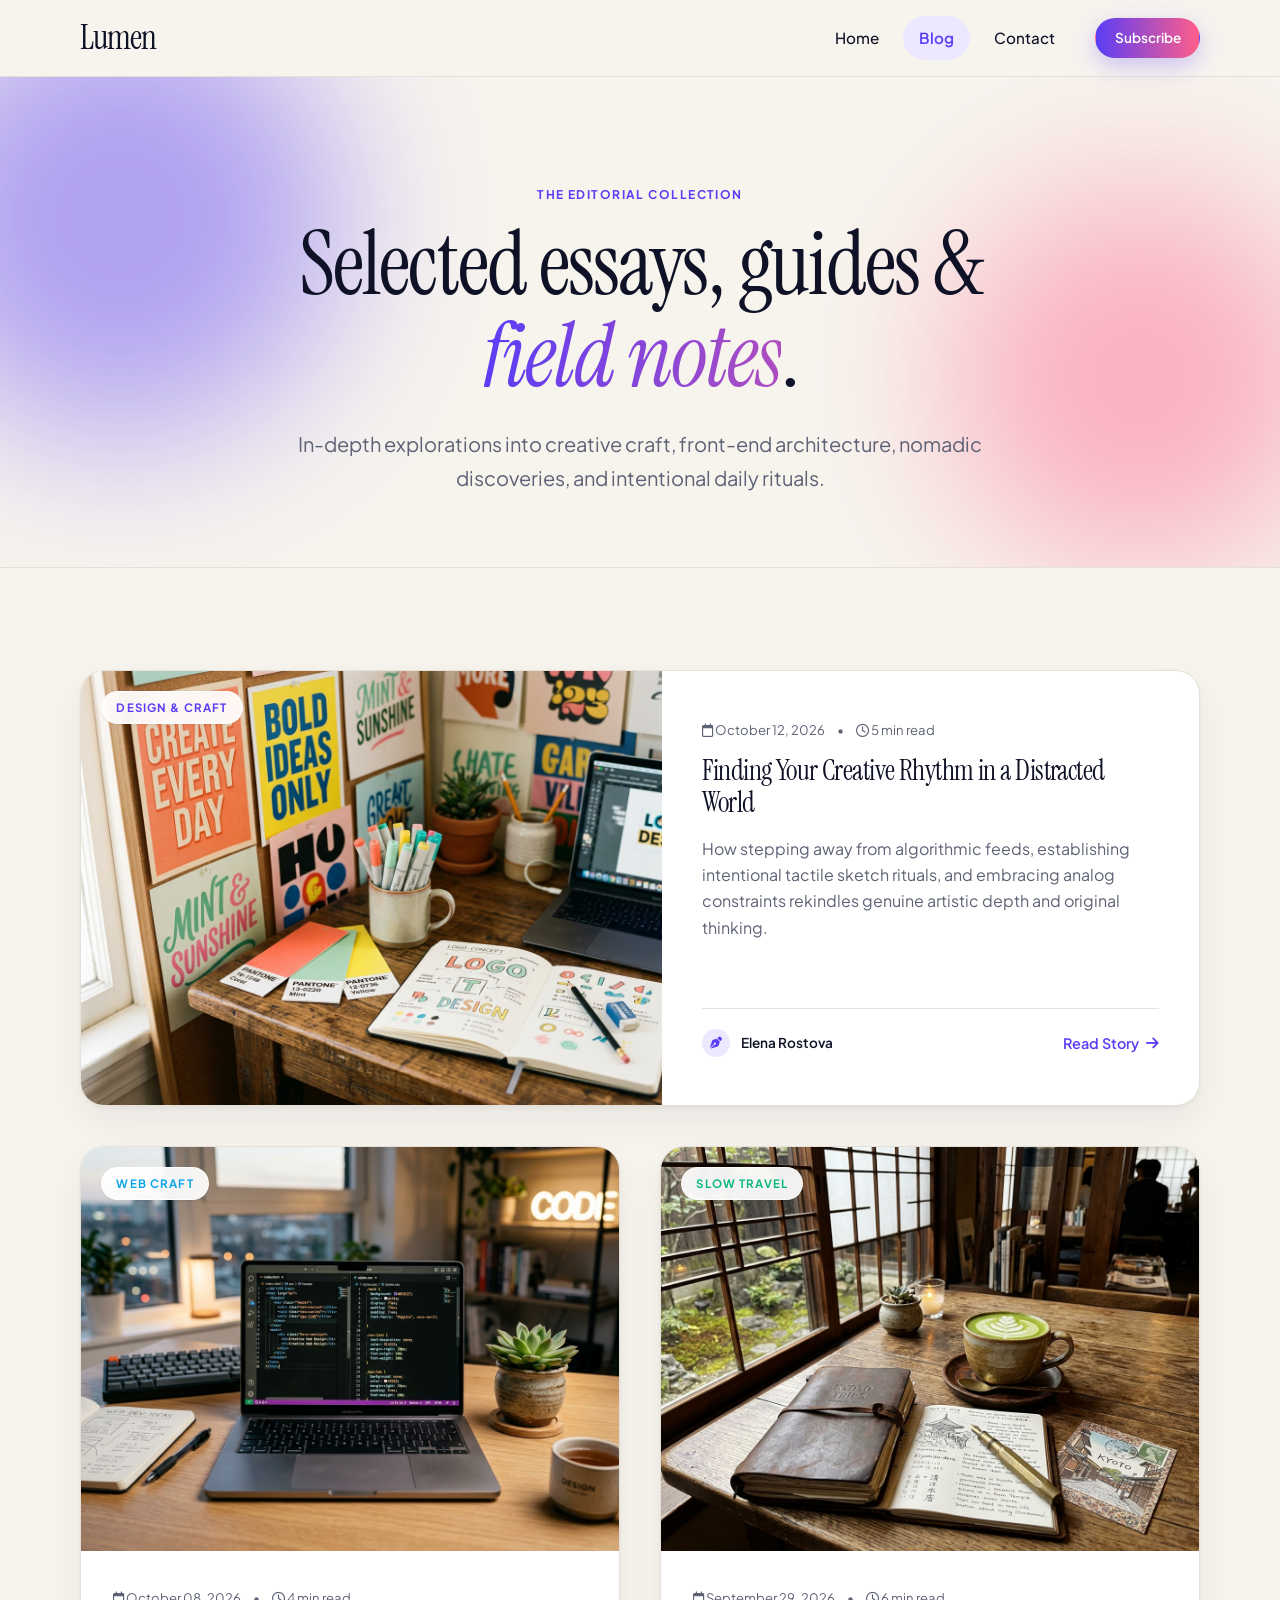
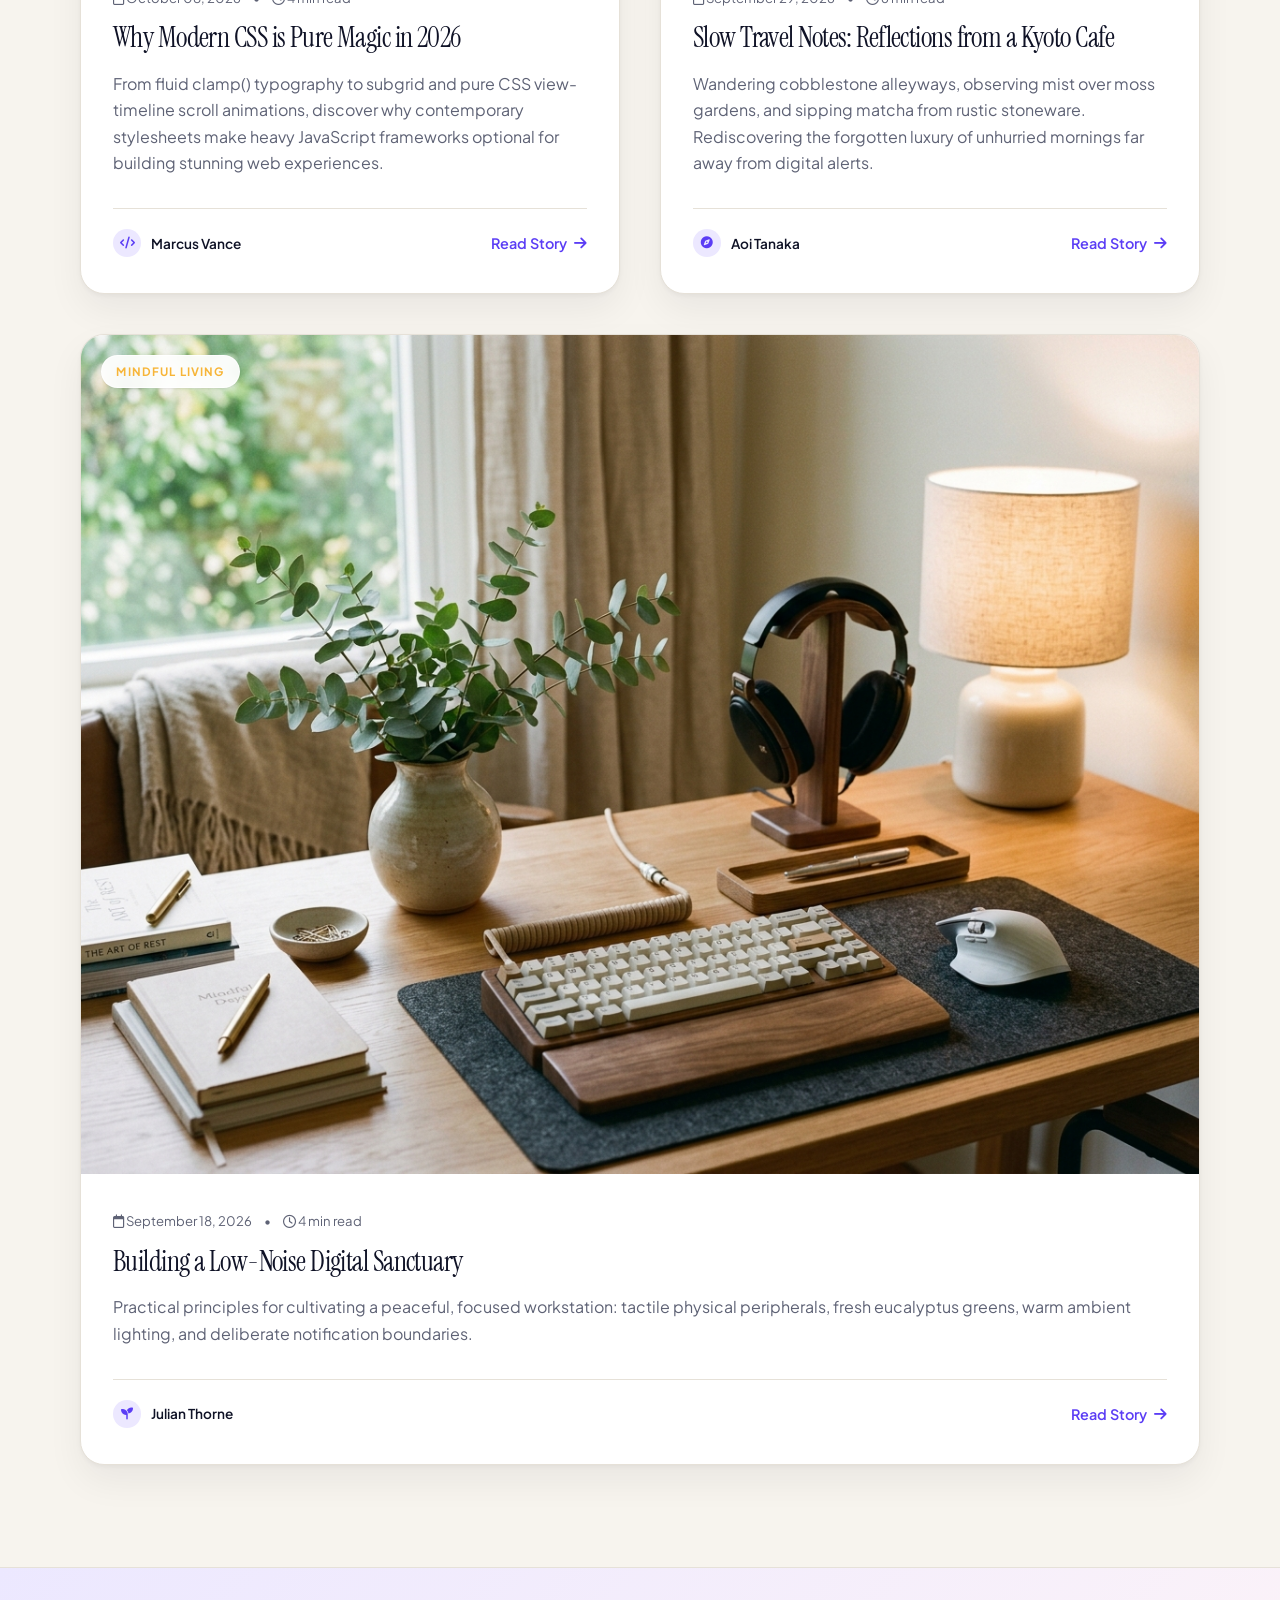
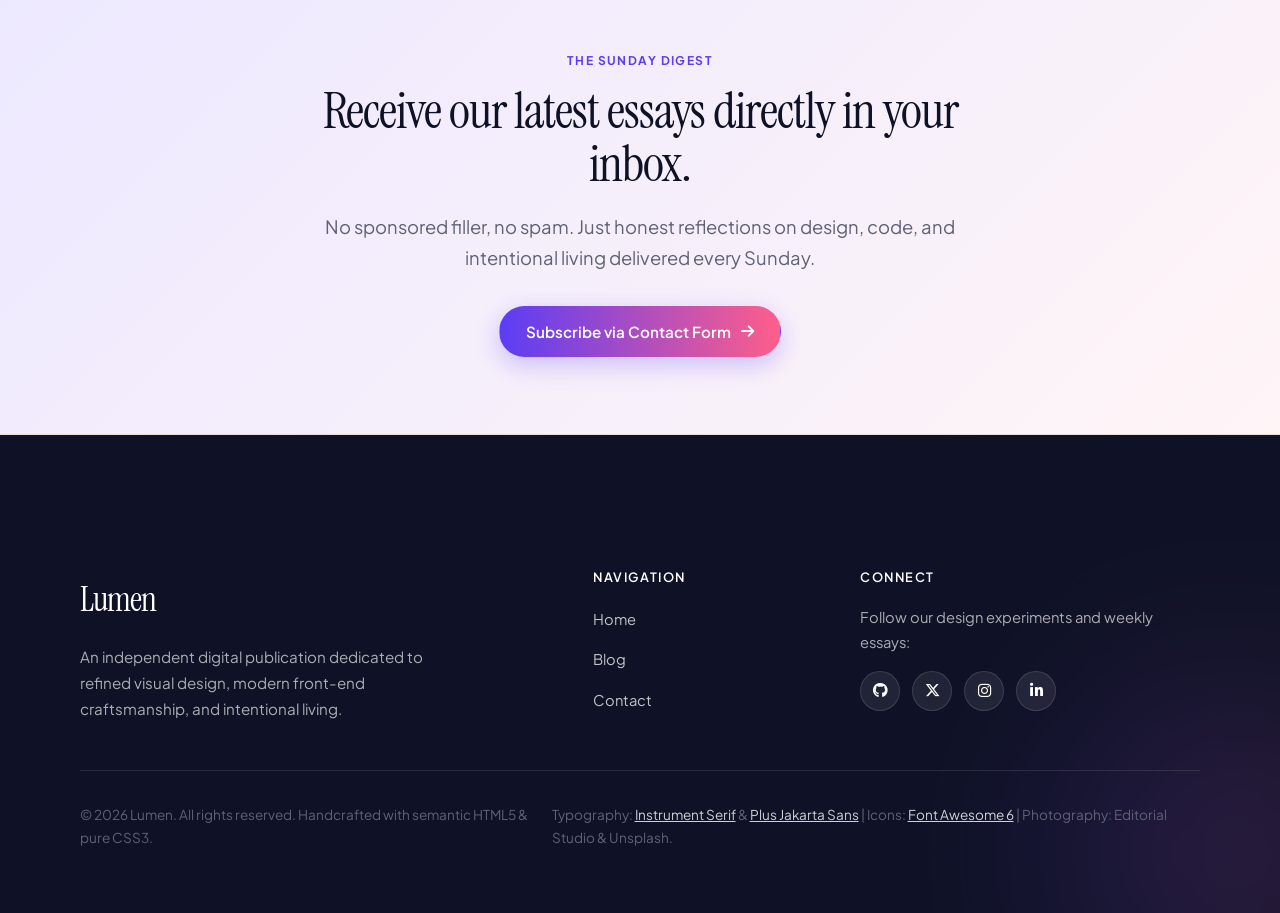
==== blog.html @ 86ada8ea "Initial commit: Lumen. Modern Editorial Blog Website" ====
<!DOCTYPE html>
<html lang="en">
<head>
  <meta charset="UTF-8">
  <meta name="viewport" content="width=device-width, initial-scale=1.0">
  
  <!-- SEO & Social Meta Tags -->
  <title>The Archive — Lumen. Digital Magazine</title>
  <meta name="description" content="Explore our four featured editorial essays on creative design rituals, modern pure-CSS architecture, slow travel in Kyoto, and digital mindful living.">
  <meta name="keywords" content="design essays, web development articles, slow travel Kyoto, mindful workspace, creative writing">
  <meta name="author" content="Lumen Editorial">

  <!-- Favicon -->
  <link rel="icon" type="image/svg+xml" href="images/favicon.svg">

  <!-- Google Fonts: Instrument Serif (Headings) & Plus Jakarta Sans (Body & UI) -->
  <link rel="preconnect" href="https://fonts.googleapis.com">
  <link rel="preconnect" href="https://fonts.gstatic.com" crossorigin>
  <link href="https://fonts.googleapis.com/css2?family=Instrument+Serif:ital@0;1&family=Plus+Jakarta+Sans:ital,wght@0,400;0,500;0,600;0,700;1,400&display=swap" rel="stylesheet">

  <!-- Font Awesome 6 Icons (CDN) -->
  <link rel="stylesheet" href="https://cdnjs.cloudflare.com/ajax/libs/font-awesome/6.5.2/css/all.min.css" integrity="sha512-SnH5WK+bZxgPHs44uWIX+LLJAJ9/2PkPKZ5QiAj6Ta86w+fsb2TkcmfRyVX3pBnMFcV7oQPJkl9QevSCWr3W6A==" crossorigin="anonymous" referrerpolicy="no-referrer">

  <!-- ONE Shared Stylesheet (Strict Technical Rule 2) -->
  <link rel="stylesheet" href="css/style.css">
</head>
<body>

  <!-- ======================================================================
       SHARED SITE HEADER
       Identical markup on all 3 pages (Strict Technical Rule 6).
       ====================================================================== -->
  <header class="site-header">
    <div class="container site-header__inner">
      
      <!-- Brand Logo in Serif with Gradient Period -->
      <a href="index.html" class="brand-logo" aria-label="Lumen - Return to homepage">
        Lumen<span class="brand-logo__dot">.</span>
      </a>

      <!-- CSS-Only Mobile Menu Checkbox + Label (Technical Rule 8) -->
      <input type="checkbox" id="nav-toggle" class="nav-toggle" aria-label="Toggle navigation menu">
      <label for="nav-toggle" class="nav-toggle-label" aria-label="Open or close navigation menu">
        <span class="hamburger-line"></span>
        <span class="hamburger-line"></span>
        <span class="hamburger-line"></span>
      </label>

      <!-- Main Navigation Menu -->
      <nav class="site-nav" aria-label="Main Navigation">
        <ul class="site-nav__list">
          <li class="site-nav__item">
            <a href="index.html" class="site-nav__link">Home</a>
          </li>
          <li class="site-nav__item">
            <!-- Active indicator on Blog page (Technical Rule 7) -->
            <a href="blog.html" class="site-nav__link active" aria-current="page">Blog</a>
          </li>
          <li class="site-nav__item">
            <a href="contact.html" class="site-nav__link">Contact</a>
          </li>
        </ul>
        <div class="site-nav__action">
          <a href="contact.html" class="btn btn--primary btn--sm">Subscribe</a>
        </div>
      </nav>

    </div>
  </header>

  <!-- ======================================================================
       MAIN CONTENT CONTAINER
       ====================================================================== -->
  <main id="main-content">

    <!-- ------------------------------------------------------------------
         1. EDITORIAL PAGE HEADER
         ------------------------------------------------------------------ -->
    <section class="page-header" aria-labelledby="blog-page-title">
      <!-- Atmospheric Aurora Glow -->
      <div class="aurora-glow" aria-hidden="true">
        <div class="aurora-orb aurora-orb--indigo"></div>
        <div class="aurora-orb aurora-orb--pink"></div>
      </div>

      <div class="container">
        <div class="page-header__inner">
          <span class="label-caps">The Editorial Collection</span>
          <!-- Single <h1> per page for semantic hierarchy -->
          <h1 id="blog-page-title">
            Selected essays, guides &amp; <span class="text-gradient"><span class="serif-italic">field notes</span></span>.
          </h1>
          <p class="page-header__desc">
            In-depth explorations into creative craft, front-end architecture, nomadic discoveries, and intentional daily rituals.
          </p>
        </div>
      </div>
    </section>

    <!-- ------------------------------------------------------------------
         2. BLOG ARTICLES SECTION (EXACTLY FOUR POSTS)
         Responsive Flexbox grid: 1 col mobile, 2 col tablet and desktop.
         The first post card is featured with extended horizontal layout.
         ------------------------------------------------------------------ -->
    <section class="section" aria-label="Collection of four featured editorial stories">
      <div class="container">
        <div class="blog-grid">

          <!-- ==============================================================
               POST 1: FEATURED STORY (Design & Craft)
               ============================================================== -->
          <article class="post-card post-card--featured post-card--design">
            <div class="post-card__media">
              <span class="post-card__tag">Design &amp; Craft</span>
              <img src="images/post-1.jpg" alt="A designer wooden desk with bold typography posters, markers, and color swatches" class="post-card__image" width="600" height="450" loading="lazy">
            </div>

            <div class="post-card__body">
              <div class="post-card__meta">
                <span><i class="fa-regular fa-calendar" aria-hidden="true"></i> <time datetime="2026-10-12">October 12, 2026</time></span>
                <span>•</span>
                <span><i class="fa-regular fa-clock" aria-hidden="true"></i> 5 min read</span>
              </div>

              <h2 class="post-card__title">
                <a href="#story-1">Finding Your Creative Rhythm in a Distracted World</a>
              </h2>

              <p class="post-card__text">
                How stepping away from algorithmic feeds, establishing intentional tactile sketch rituals, and embracing analog constraints rekindles genuine artistic depth and original thinking.
              </p>

              <div class="post-card__footer">
                <div class="post-card__author">
                  <div class="author-avatar" aria-hidden="true">
                    <i class="fa-solid fa-pen-nib"></i>
                  </div>
                  <span>Elena Rostova</span>
                </div>
                <a href="#story-1" class="text-link" aria-label="Read full article: Finding Your Creative Rhythm in a Distracted World">
                  <span>Read Story</span>
                  <i class="fa-solid fa-arrow-right" aria-hidden="true"></i>
                </a>
              </div>
            </div>
          </article>

          <!-- ==============================================================
               POST 2: WEB CRAFT & CSS ARCHITECTURE
               ============================================================== -->
          <article class="post-card post-card--code">
            <div class="post-card__media">
              <span class="post-card__tag">Web Craft</span>
              <img src="images/post-2.jpg" alt="Developer laptop displaying clean modern CSS and HTML code with syntax highlighting" class="post-card__image" width="600" height="450" loading="lazy">
            </div>

            <div class="post-card__body">
              <div class="post-card__meta">
                <span><i class="fa-regular fa-calendar" aria-hidden="true"></i> <time datetime="2026-10-08">October 08, 2026</time></span>
                <span>•</span>
                <span><i class="fa-regular fa-clock" aria-hidden="true"></i> 4 min read</span>
              </div>

              <h2 class="post-card__title">
                <a href="#story-2">Why Modern CSS is Pure Magic in 2026</a>
              </h2>

              <p class="post-card__text">
                From fluid clamp() typography to subgrid and pure CSS view-timeline scroll animations, discover why contemporary stylesheets make heavy JavaScript frameworks optional for building stunning web experiences.
              </p>

              <div class="post-card__footer">
                <div class="post-card__author">
                  <div class="author-avatar" aria-hidden="true">
                    <i class="fa-solid fa-code"></i>
                  </div>
                  <span>Marcus Vance</span>
                </div>
                <a href="#story-2" class="text-link" aria-label="Read full article: Why Modern CSS is Pure Magic in 2026">
                  <span>Read Story</span>
                  <i class="fa-solid fa-arrow-right" aria-hidden="true"></i>
                </a>
              </div>
            </div>
          </article>

          <!-- ==============================================================
               POST 3: SLOW TRAVEL & NOMADIC JOURNAL
               ============================================================== -->
          <article class="post-card post-card--travel">
            <div class="post-card__media">
              <span class="post-card__tag">Slow Travel</span>
              <img src="images/post-3.jpg" alt="Aesthetic wooden cafe table in Kyoto with a ceramic cup of hot matcha latte and leather travel journal" class="post-card__image" width="600" height="450" loading="lazy">
            </div>

            <div class="post-card__body">
              <div class="post-card__meta">
                <span><i class="fa-regular fa-calendar" aria-hidden="true"></i> <time datetime="2026-09-29">September 29, 2026</time></span>
                <span>•</span>
                <span><i class="fa-regular fa-clock" aria-hidden="true"></i> 6 min read</span>
              </div>

              <h2 class="post-card__title">
                <a href="#story-3">Slow Travel Notes: Reflections from a Kyoto Cafe</a>
              </h2>

              <p class="post-card__text">
                Wandering cobblestone alleyways, observing mist over moss gardens, and sipping matcha from rustic stoneware. Rediscovering the forgotten luxury of unhurried mornings far away from digital alerts.
              </p>

              <div class="post-card__footer">
                <div class="post-card__author">
                  <div class="author-avatar" aria-hidden="true">
                    <i class="fa-solid fa-compass"></i>
                  </div>
                  <span>Aoi Tanaka</span>
                </div>
                <a href="#story-3" class="text-link" aria-label="Read full article: Slow Travel Notes: Reflections from a Kyoto Cafe">
                  <span>Read Story</span>
                  <i class="fa-solid fa-arrow-right" aria-hidden="true"></i>
                </a>
              </div>
            </div>
          </article>

          <!-- ==============================================================
               POST 4: MINDFUL LIVING & DIGITAL WELLNESS
               ============================================================== -->
          <article class="post-card post-card--mindful">
            <div class="post-card__media">
              <span class="post-card__tag">Mindful Living</span>
              <img src="images/post-4.jpg" alt="Clean mindful workspace with mechanical keyboard, eucalyptus leaves, headphones, and warm desk lamp" class="post-card__image" width="600" height="450" loading="lazy">
            </div>

            <div class="post-card__body">
              <div class="post-card__meta">
                <span><i class="fa-regular fa-calendar" aria-hidden="true"></i> <time datetime="2026-09-18">September 18, 2026</time></span>
                <span>•</span>
                <span><i class="fa-regular fa-clock" aria-hidden="true"></i> 4 min read</span>
              </div>

              <h2 class="post-card__title">
                <a href="#story-4">Building a Low-Noise Digital Sanctuary</a>
              </h2>

              <p class="post-card__text">
                Practical principles for cultivating a peaceful, focused workstation: tactile physical peripherals, fresh eucalyptus greens, warm ambient lighting, and deliberate notification boundaries.
              </p>

              <div class="post-card__footer">
                <div class="post-card__author">
                  <div class="author-avatar" aria-hidden="true">
                    <i class="fa-solid fa-seedling"></i>
                  </div>
                  <span>Julian Thorne</span>
                </div>
                <a href="#story-4" class="text-link" aria-label="Read full article: Building a Low-Noise Digital Sanctuary">
                  <span>Read Story</span>
                  <i class="fa-solid fa-arrow-right" aria-hidden="true"></i>
                </a>
              </div>
            </div>
          </article>

        </div>
      </div>
    </section>

    <!-- ------------------------------------------------------------------
         3. NEWSLETTER INVITATION BANNER
         ------------------------------------------------------------------ -->
    <section class="section section--sm cta-banner" aria-labelledby="blog-newsletter-title">
      <div class="container">
        <div class="cta-banner__inner">
          <span class="label-caps">The Sunday Digest</span>
          <h2 id="blog-newsletter-title" class="cta-banner__title">
            Receive our latest essays directly in your inbox.
          </h2>
          <p class="cta-banner__text">
            No sponsored filler, no spam. Just honest reflections on design, code, and intentional living delivered every Sunday.
          </p>
          <a href="contact.html" class="btn btn--primary">
            <span>Subscribe via Contact Form</span>
            <i class="fa-solid fa-arrow-right" aria-hidden="true"></i>
          </a>
        </div>
      </div>
    </section>

  </main>

  <!-- ======================================================================
       SHARED SITE FOOTER
       Identical markup on all 3 pages (Strict Technical Rule 6).
       ====================================================================== -->
  <footer class="site-footer">
    
    <!-- Soft Wave SVG Divider at Top of Footer -->
    <div class="footer-wave" aria-hidden="true">
      <svg viewBox="0 0 1440 80" preserveAspectRatio="none" xmlns="http://www.w3.org/2000/svg">
        <path d="M0,32L60,42.7C120,53,240,75,360,74.7C480,75,600,53,720,42.7C840,32,960,32,1080,42.7C1200,53,1320,75,1380,85.3L1440,96L1440,0L1380,0C1320,0,1200,0,1080,0C960,0,840,0,720,0C600,0,480,0,360,0C240,0,120,0,60,0L0,0Z"></path>
      </svg>
    </div>

    <div class="container site-footer__inner">
      <div class="site-footer__grid">
        
        <!-- Col 1: Brand & Editorial Statement -->
        <div class="footer-col footer-col--brand">
          <a href="index.html" class="brand-logo footer-brand" aria-label="Lumen - Return to homepage">
            Lumen<span class="brand-logo__dot">.</span>
          </a>
          <p class="footer-tagline">
            An independent digital publication dedicated to refined visual design, modern front-end craftsmanship, and intentional living.
          </p>
        </div>

        <!-- Col 2: Quick Links -->
        <div class="footer-col footer-col--links">
          <h4 class="footer-heading">Navigation</h4>
          <ul class="footer-nav">
            <li><a href="index.html" class="footer-link">Home</a></li>
            <li><a href="blog.html" class="footer-link">Blog</a></li>
            <li><a href="contact.html" class="footer-link">Contact</a></li>
          </ul>
        </div>

        <!-- Col 3: Social & Communities -->
        <div class="footer-col footer-col--social">
          <h4 class="footer-heading">Connect</h4>
          <p class="footer-social-text">
            Follow our design experiments and weekly essays:
          </p>
          <div class="social-links">
            <a href="https://github.com" target="_blank" rel="noopener noreferrer" class="social-icon" aria-label="GitHub">
              <i class="fa-brands fa-github" aria-hidden="true"></i>
            </a>
            <a href="https://x.com" target="_blank" rel="noopener noreferrer" class="social-icon" aria-label="X Twitter">
              <i class="fa-brands fa-x-twitter" aria-hidden="true"></i>
            </a>
            <a href="https://instagram.com" target="_blank" rel="noopener noreferrer" class="social-icon" aria-label="Instagram">
              <i class="fa-brands fa-instagram" aria-hidden="true"></i>
            </a>
            <a href="https://linkedin.com" target="_blank" rel="noopener noreferrer" class="social-icon" aria-label="LinkedIn">
              <i class="fa-brands fa-linkedin-in" aria-hidden="true"></i>
            </a>
          </div>
        </div>

      </div>

      <!-- Bottom Bar: Copyright & Asset Credits -->
      <div class="footer-bottom">
        <p>
          &copy; 2026 Lumen. All rights reserved. Handcrafted with semantic HTML5 &amp; pure CSS3.
        </p>
        <p>
          Typography: <a href="https://fonts.google.com/specimen/Instrument+Serif" target="_blank" rel="noopener noreferrer">Instrument Serif</a> &amp; <a href="https://fonts.google.com/specimen/Plus+Jakarta+Sans" target="_blank" rel="noopener noreferrer">Plus Jakarta Sans</a> | Icons: <a href="https://fontawesome.com" target="_blank" rel="noopener noreferrer">Font Awesome 6</a> | Photography: Editorial Studio &amp; Unsplash.
        </p>
      </div>

    </div>
  </footer>

</body>
</html>
---- css/style.css ----
/* ==========================================================================
   LUMEN. — MODERN EDITORIAL DIGITAL MAGAZINE
   Shared Stylesheet: css/style.css
   Pure CSS3 Architecture • No JavaScript • Zero CSS Frameworks
   Sections:
     1) Variables & Reset
     2) Typography
     3) Layout Helpers
     4) Header & Navigation
     5) Buttons & Interactive Elements
     6) Home Page Components
     7) Blog Page Components
     8) Contact Page Components
     9) Footer Components
     10) Keyframes & Animations
     11) Media Queries & Responsive Breakpoints
   ========================================================================== */

/* --------------------------------------------------------------------------
   1. VARIABLES & RESET
   -------------------------------------------------------------------------- */

/*
  :root holds the design tokens. Storing colors, fonts, and shadows as CSS
  variables guarantees visual consistency across all three pages.
*/
:root {
  /* Modern Editorial Color Palette */
  --paper:    #F7F4EE;   /* Page background: warm, calm, premium ivory */
  --surface:  #FFFFFF;   /* Cards and modal surfaces */
  --ink:      #0F1226;   /* Deep navy: high contrast, softer than pure black */
  --muted:    #5E6275;   /* Secondary and caption text */
  --line:     #E6E1D8;   /* Subtle 1px hairline dividers and borders */
  --accent:   #5B3DF5;   /* Primary indigo-violet: brand links, active state */
  --accent-2: #FF5E8A;   /* Vibrant pink used inside gradients */
  --amber:    #F7B538;   /* Editorial highlights, tags, and accent marks */
  --tint:     #ECE8FF;   /* Soft lavender tint for highlights and pills */
  --dark-bg:  #0F1226;   /* Footer & dark card background */

  /* Gradients */
  --gradient-brand: linear-gradient(90deg, var(--accent) 0%, var(--accent-2) 100%);
  --gradient-soft:  linear-gradient(135deg, #ECE8FF 0%, #FFF5F7 100%);
  --gradient-dark:  linear-gradient(145deg, #161A36 0%, #0F1226 100%);

  /* Typography Stacks */
  --font-serif: 'Instrument Serif', Georgia, serif;
  --font-sans:  'Plus Jakarta Sans', system-ui, -apple-system, sans-serif;

  /* Layered Editorial Shadows (Stripe & Linear style depth) */
  --shadow-sm:     0 1px 3px rgba(15, 18, 38, 0.05), 0 1px 2px rgba(15, 18, 38, 0.03);
  --shadow-card:   0 2px 4px rgba(15, 18, 38, 0.04), 0 16px 36px rgba(15, 18, 38, 0.06);
  --shadow-hover:  0 4px 8px rgba(15, 18, 38, 0.06), 0 24px 48px rgba(15, 18, 38, 0.1);
  --shadow-glow:   0 8px 24px rgba(91, 61, 245, 0.28);
  --shadow-glow-lg:0 12px 36px rgba(91, 61, 245, 0.42);

  /* Corner Radii */
  --radius-sm:   10px;
  --radius-md:   16px;
  --radius-lg:   24px;
  --radius-pill: 9999px;

  /* Easing & Durations */
  --ease-editorial: cubic-bezier(0.22, 1, 0.36, 1);
  --transition-fast: 0.2s var(--ease-editorial);
  --transition-base: 0.45s var(--ease-editorial);
  --transition-slow: 0.8s var(--ease-editorial);

  /* Layout Widths */
  --container-max: 1160px;
  --header-height: 76px;
}

/*
  Universal Reset:
  box-sizing: border-box ensures padding and borders are included in an element's
  total width, preventing unexpected overflow and horizontal scrolling.
*/
*,
*::before,
*::after {
  box-sizing: border-box;
  margin: 0;
  padding: 0;
}

html {
  font-size: 16px;
  scroll-behavior: smooth;
  -webkit-text-size-adjust: 100%;
}

body {
  min-height: 100vh;
  background-color: var(--paper);
  color: var(--ink);
  font-family: var(--font-sans);
  font-size: 1.05rem;
  line-height: 1.7;
  font-weight: 400;
  -webkit-font-smoothing: antialiased;
  -moz-osx-font-smoothing: grayscale;
  overflow-x: hidden;
  display: flex;
  flex-direction: column;
}

/* --------------------------------------------------------------------------
   2. TYPOGRAPHY
   -------------------------------------------------------------------------- */

/*
  Headings use Instrument Serif with a tight line-height and slight negative
  letter spacing for a high-end magazine masthead aesthetic.
*/
h1, h2, h3, h4, h5, h6 {
  font-family: var(--font-serif);
  color: var(--ink);
  line-height: 1.05;
  font-weight: 400;
  letter-spacing: -0.02em;
}

h1 {
  font-size: clamp(2.8rem, 7vw, 5.5rem);
  margin-bottom: 1.5rem;
}

h2 {
  font-size: clamp(2rem, 4vw, 3.2rem);
  margin-bottom: 1.25rem;
}

h3 {
  font-size: clamp(1.4rem, 2.5vw, 1.9rem);
  line-height: 1.2;
  margin-bottom: 0.75rem;
}

h4 {
  font-size: 1.15rem;
  font-family: var(--font-sans);
  font-weight: 600;
  margin-bottom: 0.5rem;
}

/* Italic serif emphasis for editorial flair */
.serif-italic {
  font-family: var(--font-serif);
  font-style: italic;
  font-weight: 400;
}

/* Small uppercase tracking label for category tags and section headers */
.label-caps {
  display: inline-block;
  font-family: var(--font-sans);
  font-size: 0.75rem;
  font-weight: 700;
  text-transform: uppercase;
  letter-spacing: 0.12em;
  color: var(--accent);
  margin-bottom: 0.75rem;
}

.label-caps--pink {
  color: var(--accent-2);
}

.section-header--form {
  margin-bottom: 2rem;
}

p {
  color: var(--muted);
  margin-bottom: 1.5rem;
}

p:last-child {
  margin-bottom: 0;
}

a {
  color: var(--accent);
  text-decoration: none;
  transition: color var(--transition-fast);
}

a:hover,
a:focus-visible {
  color: var(--accent-2);
}

img {
  max-width: 100%;
  height: auto;
  display: block;
}

/* Keyboard accessibility outline */
:focus-visible {
  outline: 2px solid var(--accent);
  outline-offset: 3px;
}

::selection {
  background-color: var(--tint);
  color: var(--accent);
}

/* --------------------------------------------------------------------------
   3. LAYOUT HELPERS
   -------------------------------------------------------------------------- */

.container {
  width: 100%;
  max-width: var(--container-max);
  margin-left: auto;
  margin-right: auto;
  padding-left: 1.25rem;
  padding-right: 1.25rem;
}

main {
  flex: 1 0 auto;
}

/* Generous editorial vertical breathing room */
.section {
  padding-top: clamp(4rem, 8vw, 7.5rem);
  padding-bottom: clamp(4rem, 8vw, 7.5rem);
  position: relative;
}

.section--sm {
  padding-top: clamp(3rem, 6vw, 5rem);
  padding-bottom: clamp(3rem, 6vw, 5rem);
}

/* Hairline section divider */
.section-divider {
  height: 1px;
  background-color: var(--line);
  width: 100%;
}

.section-header {
  max-width: 680px;
  margin-bottom: clamp(2.5rem, 5vw, 4rem);
}

.section-header--center {
  text-align: center;
  margin-left: auto;
  margin-right: auto;
}

/* Subtle Animated Gradient Word */
.text-gradient {
  background: var(--gradient-brand);
  background-size: 200% auto;
  -webkit-background-clip: text;
  background-clip: text;
  -webkit-text-fill-color: transparent;
  color: var(--accent); /* Fallback */
  display: inline-block;
  animation: gradientPan 8s linear infinite alternate;
}

/* --------------------------------------------------------------------------
   4. HEADER & NAVIGATION
   -------------------------------------------------------------------------- */

/*
  Translucent frosted glass sticky header.
  Uses backdrop-filter: blur for premium feel while maintaining legibility.
*/
.site-header {
  position: sticky;
  top: 0;
  z-index: 1000;
  background-color: rgba(247, 244, 238, 0.85);
  backdrop-filter: blur(16px);
  -webkit-backdrop-filter: blur(16px);
  border-bottom: 1px solid var(--line);
  transition: background-color var(--transition-base), border-color var(--transition-base);
}

.site-header__inner {
  display: flex;
  align-items: center;
  justify-content: space-between;
  height: var(--header-height);
  position: relative;
}

/* Brand Logo: Clean serif typography with a glowing gradient period */
.brand-logo {
  font-family: var(--font-serif);
  font-size: 2.1rem;
  font-weight: 400;
  letter-spacing: -0.03em;
  color: var(--ink);
  display: inline-flex;
  align-items: baseline;
  text-decoration: none;
  transition: opacity var(--transition-fast);
}

.brand-logo:hover {
  opacity: 0.85;
  color: var(--ink);
}

.brand-logo__dot {
  font-size: 2.3rem;
  background: var(--gradient-brand);
  -webkit-background-clip: text;
  background-clip: text;
  -webkit-text-fill-color: transparent;
  line-height: 0;
}

/*
  CSS-ONLY MOBILE HAMBURGER MENU:
  1. A hidden checkbox (<input type="checkbox" id="nav-toggle">).
  2. A styled label with 3 micro-lines.
  3. When checked (:checked), lines rotate into an 'X' and the mobile nav drops down.
*/
.nav-toggle {
  position: absolute;
  opacity: 0;
  pointer-events: none;
  width: 0;
  height: 0;
}

.nav-toggle-label {
  display: flex;
  flex-direction: column;
  justify-content: center;
  align-items: center;
  gap: 5px;
  width: 44px;
  height: 44px;
  padding: 10px;
  background: transparent;
  border: 1px solid var(--line);
  border-radius: var(--radius-sm);
  cursor: pointer;
  z-index: 1010;
  transition: border-color var(--transition-fast), background-color var(--transition-fast);
}

.nav-toggle-label:hover {
  background-color: var(--surface);
  border-color: var(--ink);
}

.hamburger-line {
  display: block;
  width: 20px;
  height: 1.5px;
  background-color: var(--ink);
  border-radius: var(--radius-pill);
  transition: transform var(--transition-base), opacity var(--transition-fast);
}

/* Hamburger to 'X' animation on :checked */
.nav-toggle:checked ~ .nav-toggle-label .hamburger-line:nth-child(1) {
  transform: translateY(6.5px) rotate(45deg);
}

.nav-toggle:checked ~ .nav-toggle-label .hamburger-line:nth-child(2) {
  opacity: 0;
  transform: translateX(-8px);
}

.nav-toggle:checked ~ .nav-toggle-label .hamburger-line:nth-child(3) {
  transform: translateY(-6.5px) rotate(-45deg);
}

/* Mobile Nav Drawer (collapsed by default) */
.site-nav {
  position: absolute;
  top: 100%;
  left: 0;
  right: 0;
  background-color: var(--paper);
  border-bottom: 1px solid var(--line);
  padding: 1.5rem 1.25rem 2rem;
  box-shadow: 0 16px 36px rgba(15, 18, 38, 0.08);
  display: none;
  flex-direction: column;
  gap: 1rem;
}

.nav-toggle:checked ~ .site-nav {
  display: flex;
}

.site-nav__list {
  list-style: none;
  display: flex;
  flex-direction: column;
  gap: 0.5rem;
}

.site-nav__item {
  width: 100%;
}

/* Navigation Links */
.site-nav__link {
  display: inline-flex;
  align-items: center;
  position: relative;
  font-family: var(--font-sans);
  font-size: 0.95rem;
  font-weight: 500;
  color: var(--ink);
  padding: 0.55rem 1rem;
  border-radius: var(--radius-pill);
  transition: color var(--transition-fast), background-color var(--transition-fast);
}

/* Elegant left-to-right underline on hover */
.site-nav__link::after {
  content: '';
  position: absolute;
  bottom: 6px;
  left: 1rem;
  width: calc(100% - 2rem);
  height: 1.5px;
  background: var(--accent);
  transform: scaleX(0);
  transform-origin: right;
  transition: transform var(--transition-base);
}

.site-nav__link:hover {
  color: var(--accent);
}

.site-nav__link:hover::after {
  transform: scaleX(1);
  transform-origin: left;
}

/*
  ACTIVE NAV INDICATOR:
  Meets Strict Technical Rule 7.
  Soft lavender pill with indigo text for a polished editorial look.
*/
.site-nav__link.active {
  background-color: var(--tint);
  color: var(--accent);
  font-weight: 600;
}

.site-nav__link.active::after {
  display: none;
}

/* Desktop Subscribe CTA inside nav bar */
.site-nav__action {
  display: flex;
  margin-top: 0.5rem;
}

/* --------------------------------------------------------------------------
   5. BUTTONS & INTERACTIVE ELEMENTS
   -------------------------------------------------------------------------- */

.btn {
  display: inline-flex;
  align-items: center;
  justify-content: center;
  gap: 0.65rem;
  font-family: var(--font-sans);
  font-size: 0.95rem;
  font-weight: 600;
  padding: 0.75rem 1.6rem;
  border-radius: var(--radius-pill);
  border: 1px solid transparent;
  cursor: pointer;
  text-decoration: none;
  min-height: 46px;
  transition: transform var(--transition-base), box-shadow var(--transition-base), background-color var(--transition-fast), color var(--transition-fast), border-color var(--transition-fast);
  white-space: nowrap;
}

/* Primary Button: Gradient pill with luminous glow */
.btn--primary {
  background: var(--gradient-brand);
  color: #FFFFFF;
  box-shadow: var(--shadow-glow);
}

.btn--primary:hover {
  transform: translateY(-3px);
  box-shadow: var(--shadow-glow-lg);
  color: #FFFFFF;
}

.btn--primary i {
  transition: transform var(--transition-base);
}

.btn--primary:hover i {
  transform: translateX(4px);
}

/* Secondary Button: Outlined pill that fills subtly on hover */
.btn--secondary {
  background-color: transparent;
  color: var(--ink);
  border-color: var(--line);
}

.btn--secondary:hover {
  background-color: var(--surface);
  border-color: var(--ink);
  color: var(--ink);
  transform: translateY(-2px);
  box-shadow: var(--shadow-sm);
}

/* Small Pill Button for Header */
.btn--sm {
  padding: 0.45rem 1.15rem;
  font-size: 0.85rem;
  min-height: 36px;
}

/* Inline text link with arrow */
.text-link {
  display: inline-flex;
  align-items: center;
  gap: 0.45rem;
  font-family: var(--font-sans);
  font-size: 0.9rem;
  font-weight: 600;
  color: var(--accent);
  transition: color var(--transition-fast), gap var(--transition-base);
}

.text-link i {
  transition: transform var(--transition-base);
}

.text-link:hover {
  color: var(--accent-2);
}

.text-link:hover i {
  transform: translateX(4px);
}

/* --------------------------------------------------------------------------
   6. HOME PAGE COMPONENTS (index.html)
   -------------------------------------------------------------------------- */

/* Hero Section */
.hero-section {
  position: relative;
  overflow: hidden;
  padding-top: clamp(3.5rem, 7vw, 6.5rem);
  padding-bottom: clamp(4rem, 8vw, 7.5rem);
  background-color: var(--paper);
}

/*
  Subtle CSS Dotted Grid Pattern on the Hero Background
  Adds visual texture without any image downloads.
*/
.hero-section::before {
  content: '';
  position: absolute;
  inset: 0;
  background-image: radial-gradient(circle, rgba(15, 18, 38, 0.055) 1px, transparent 1px);
  background-size: 28px 28px;
  pointer-events: none;
  z-index: 0;
}

/*
  Atmospheric Aurora Glow:
  3 heavily blurred colored orbs drifting slowly in the background
*/
.aurora-glow {
  position: absolute;
  inset: 0;
  pointer-events: none;
  overflow: hidden;
  z-index: 1;
}

.aurora-orb {
  position: absolute;
  border-radius: 50%;
  filter: blur(80px);
  opacity: 0.45;
}

.aurora-orb--indigo {
  width: 440px;
  height: 440px;
  background: var(--accent);
  top: -80px;
  left: -100px;
  animation: auroraDrift1 24s ease-in-out infinite alternate;
}

.aurora-orb--pink {
  width: 380px;
  height: 380px;
  background: var(--accent-2);
  bottom: 0;
  right: -50px;
  animation: auroraDrift2 28s ease-in-out infinite alternate-reverse;
}

.aurora-orb--amber {
  width: 300px;
  height: 300px;
  background: var(--amber);
  top: 30%;
  left: 45%;
  opacity: 0.35;
  animation: auroraDrift3 22s ease-in-out infinite alternate;
}

.hero-grid {
  display: flex;
  flex-direction: column;
  gap: 3.5rem;
  align-items: center;
  position: relative;
  z-index: 2;
}

.hero__content {
  flex: 1 1 auto;
  text-align: center;
}

.hero__label {
  margin-bottom: 1rem;
}

.hero__title {
  margin-bottom: 1.5rem;
}

.hero__desc {
  font-size: clamp(1.1rem, 2vw, 1.25rem);
  max-width: 580px;
  margin-left: auto;
  margin-right: auto;
  margin-bottom: 2.25rem;
  color: var(--muted);
}

.hero__actions {
  display: flex;
  flex-wrap: wrap;
  gap: 1rem;
  justify-content: center;
  align-items: center;
}

/* Hero Media with Floating Glass Stat Cards */
.hero__media {
  flex: 1 1 auto;
  width: 100%;
  max-width: 500px;
  position: relative;
}

.hero__frame {
  position: relative;
  width: 100%;
  aspect-ratio: 4 / 3;
  border-radius: var(--radius-lg);
  overflow: hidden;
  border: 1px solid var(--line);
  box-shadow: var(--shadow-card);
  animation: heroFloat 8s ease-in-out infinite alternate;
}

.hero__image {
  width: 100%;
  height: 100%;
  object-fit: cover;
  transition: transform 0.8s var(--ease-editorial);
}

.hero__frame:hover .hero__image {
  transform: scale(1.05);
}

/* Floating Frosted-Glass Stat Cards */
.glass-badge {
  position: absolute;
  display: flex;
  align-items: center;
  gap: 0.75rem;
  padding: 0.75rem 1.25rem;
  border-radius: var(--radius-md);
  background: rgba(255, 255, 255, 0.82);
  backdrop-filter: blur(16px);
  -webkit-backdrop-filter: blur(16px);
  border: 1px solid rgba(255, 255, 255, 0.9);
  box-shadow: 0 10px 30px rgba(15, 18, 38, 0.12);
  z-index: 3;
}

.glass-badge--top {
  top: -16px;
  right: -12px;
  animation: glassBob1 6s ease-in-out infinite alternate;
}

.glass-badge--bottom {
  bottom: -16px;
  left: -12px;
  animation: glassBob2 7s ease-in-out infinite alternate-reverse;
}

.glass-badge__icon {
  width: 36px;
  height: 36px;
  border-radius: var(--radius-sm);
  background: var(--tint);
  color: var(--accent);
  display: flex;
  align-items: center;
  justify-content: center;
  font-size: 1rem;
}

.glass-badge__text {
  font-size: 0.82rem;
  line-height: 1.25;
  color: var(--muted);
}

.glass-badge__text strong {
  display: block;
  font-family: var(--font-sans);
  font-size: 0.95rem;
  font-weight: 700;
  color: var(--ink);
}

/*
  Infinite Marquee Strip:
  Large outlined serif typography gliding continuously.
  Pauses on :hover.
*/
.marquee-section {
  border-top: 1px solid var(--line);
  border-bottom: 1px solid var(--line);
  background-color: var(--paper);
  padding: 1.25rem 0;
  overflow: hidden;
  position: relative;
  user-select: none;
}

.marquee-track {
  display: flex;
  width: max-content;
  animation: marqueeLoop 28s linear infinite;
}

.marquee-section:hover .marquee-track {
  animation-play-state: paused;
}

.marquee-content {
  display: flex;
  align-items: center;
  gap: 3rem;
  padding-right: 3rem;
  font-family: var(--font-serif);
  font-size: clamp(1.8rem, 3.5vw, 2.6rem);
  font-style: italic;
  color: var(--ink);
  letter-spacing: -0.01em;
}

.marquee-content span {
  display: inline-flex;
  align-items: center;
  gap: 1.25rem;
}

.marquee-slash {
  font-family: var(--font-sans);
  font-style: normal;
  color: var(--line);
  font-weight: 300;
}

/* Why Read Us (Feature Cards) */
.features-grid {
  display: flex;
  flex-wrap: wrap;
  gap: 2rem;
}

.feature-card {
  flex: 1 1 300px;
  background-color: var(--surface);
  border: 1px solid var(--line);
  border-radius: var(--radius-lg);
  padding: 2.5rem 2rem;
  box-shadow: var(--shadow-card);
  position: relative;
  transition: transform var(--transition-base), box-shadow var(--transition-base), border-color var(--transition-fast);
}

.feature-card:hover {
  transform: translateY(-6px);
  box-shadow: var(--shadow-hover);
  border-color: var(--ink);
}

.feature-card__number {
  font-family: var(--font-serif);
  font-size: 2.2rem;
  color: var(--line);
  line-height: 1;
  margin-bottom: 1.5rem;
  transition: color var(--transition-fast);
}

.feature-card:hover .feature-card__number {
  color: var(--accent);
}

.feature-card__title {
  font-size: 1.4rem;
  margin-bottom: 0.75rem;
}

/* Latest Stories Teasers */
.teaser-grid {
  display: flex;
  flex-wrap: wrap;
  gap: 2rem;
  margin-bottom: 3rem;
}

.teaser-card {
  flex: 1 1 300px;
  background-color: var(--surface);
  border: 1px solid var(--line);
  border-radius: var(--radius-lg);
  overflow: hidden;
  box-shadow: var(--shadow-card);
  display: flex;
  flex-direction: column;
  transition: transform var(--transition-base), box-shadow var(--transition-base);
}

.teaser-card:hover {
  transform: translateY(-6px);
  box-shadow: var(--shadow-hover);
}

.teaser-card__media {
  position: relative;
  width: 100%;
  aspect-ratio: 16 / 10;
  overflow: hidden;
  background-color: var(--tint);
}

.teaser-card__media img {
  width: 100%;
  height: 100%;
  object-fit: cover;
  transition: transform 0.6s var(--ease-editorial);
}

.teaser-card:hover .teaser-card__media img {
  transform: scale(1.06);
}

.teaser-card__body {
  padding: 1.75rem;
  display: flex;
  flex-direction: column;
  flex-grow: 1;
}

.teaser-card__meta {
  display: flex;
  align-items: center;
  gap: 0.75rem;
  font-size: 0.8rem;
  color: var(--muted);
  margin-bottom: 0.75rem;
}

.teaser-card__title {
  font-size: 1.35rem;
  margin-bottom: 0.75rem;
  line-height: 1.2;
}

.teaser-card__title a {
  color: var(--ink);
}

.teaser-card__title a:hover {
  color: var(--accent);
}

.teaser-card__text {
  font-size: 0.95rem;
  color: var(--muted);
  margin-bottom: 1.5rem;
  flex-grow: 1;
}

/* Full-width Call to Action Band */
.cta-banner {
  background: var(--gradient-soft);
  border-top: 1px solid var(--line);
  border-bottom: 1px solid var(--line);
}

.cta-banner__inner {
  text-align: center;
  max-width: 680px;
  margin: 0 auto;
}

.cta-banner__title {
  margin-bottom: 1.25rem;
}

.cta-banner__text {
  font-size: 1.15rem;
  margin-bottom: 2rem;
}

/* Centered teaser actions wrapper */
.center-actions {
  text-align: center;
}

/* Footer social introductory text */
.footer-social-text {
  color: rgba(255, 255, 255, 0.65);
  font-size: 0.92rem;
  margin-bottom: 1rem;
}

/* --------------------------------------------------------------------------
   7. BLOG PAGE COMPONENTS (blog.html)
   -------------------------------------------------------------------------- */

.page-header {
  position: relative;
  padding-top: clamp(4rem, 8vw, 6.5rem);
  padding-bottom: clamp(3rem, 6vw, 4.5rem);
  text-align: center;
  border-bottom: 1px solid var(--line);
  overflow: hidden;
  background-color: var(--paper);
}

.page-header__inner {
  position: relative;
  z-index: 2;
  max-width: 740px;
  margin: 0 auto;
}

.page-header__desc {
  font-size: clamp(1.1rem, 2vw, 1.25rem);
  color: var(--muted);
  margin-top: 1rem;
}

/*
  Blog Posts Grid:
  Responsive Flexbox layout (1 col mobile, 2 col tablet and desktop).
*/
.blog-grid {
  display: flex;
  flex-wrap: wrap;
  gap: 2.5rem;
}

/* Four Editorial Post Cards */
.post-card {
  flex: 1 1 100%;
  background-color: var(--surface);
  border: 1px solid var(--line);
  border-radius: var(--radius-lg);
  overflow: hidden;
  box-shadow: var(--shadow-card);
  display: flex;
  flex-direction: column;
  transition: transform var(--transition-base), box-shadow var(--transition-base), border-color var(--transition-fast);
}

.post-card:hover {
  transform: translateY(-8px);
  box-shadow: var(--shadow-hover);
  border-color: rgba(15, 18, 38, 0.2);
}

/* Category Accent Marks */
.post-card--design .post-card__tag { color: var(--accent); }
.post-card--code .post-card__tag { color: #0EA5E9; }
.post-card--travel .post-card__tag { color: #10B981; }
.post-card--mindful .post-card__tag { color: var(--amber); }

.post-card__media {
  position: relative;
  width: 100%;
  aspect-ratio: 4 / 3;
  overflow: hidden;
  background-color: var(--tint);
}

.post-card__image {
  width: 100%;
  height: 100%;
  object-fit: cover;
  transition: transform 0.8s var(--ease-editorial);
}

.post-card:hover .post-card__image {
  transform: scale(1.06);
}

/* Category Pill Tag */
.post-card__tag {
  position: absolute;
  top: 1.25rem;
  left: 1.25rem;
  z-index: 3;
  padding: 0.35rem 0.9rem;
  border-radius: var(--radius-pill);
  font-family: var(--font-sans);
  font-size: 0.72rem;
  font-weight: 700;
  text-transform: uppercase;
  letter-spacing: 0.1em;
  background: rgba(255, 255, 255, 0.92);
  backdrop-filter: blur(8px);
  color: var(--ink);
  border: 1px solid rgba(255, 255, 255, 0.8);
  box-shadow: var(--shadow-sm);
  transition: transform var(--transition-base), background-color var(--transition-fast);
}

.post-card:hover .post-card__tag {
  transform: translateY(-3px);
  background: var(--surface);
}

.post-card__body {
  padding: 2.25rem 2rem;
  display: flex;
  flex-direction: column;
  flex-grow: 1;
}

.post-card__meta {
  display: flex;
  align-items: center;
  gap: 0.75rem;
  font-size: 0.82rem;
  color: var(--muted);
  margin-bottom: 0.85rem;
}

.post-card__title {
  font-size: clamp(1.4rem, 2.2vw, 1.85rem);
  line-height: 1.15;
  margin-bottom: 1rem;
}

.post-card__title a {
  color: var(--ink);
  transition: color var(--transition-fast);
}

.post-card__title a:hover {
  color: var(--accent);
}

.post-card__text {
  font-size: 1rem;
  color: var(--muted);
  line-height: 1.65;
  margin-bottom: 2rem;
  flex-grow: 1;
}

.post-card__footer {
  display: flex;
  align-items: center;
  justify-content: space-between;
  padding-top: 1.25rem;
  border-top: 1px solid var(--line);
}

.post-card__author {
  display: flex;
  align-items: center;
  gap: 0.65rem;
  font-size: 0.85rem;
  font-weight: 600;
  color: var(--ink);
}

.author-avatar {
  width: 28px;
  height: 28px;
  border-radius: var(--radius-pill);
  background: var(--tint);
  color: var(--accent);
  display: flex;
  align-items: center;
  justify-content: center;
  font-size: 0.75rem;
}

/* --------------------------------------------------------------------------
   8. CONTACT PAGE COMPONENTS (contact.html)
   -------------------------------------------------------------------------- */

.contact-layout {
  display: flex;
  flex-direction: column;
  gap: 2.5rem;
}

/* Left Column: Deep Navy Details Card */
.contact-details-card {
  background: var(--gradient-dark);
  color: #FFFFFF;
  border-radius: var(--radius-lg);
  padding: clamp(2.25rem, 5vw, 3.5rem);
  box-shadow: var(--shadow-card);
  position: relative;
  overflow: hidden;
}

/* Subtle corner gradient glow in details card */
.contact-details-card::after {
  content: '';
  position: absolute;
  top: -60px;
  right: -60px;
  width: 200px;
  height: 200px;
  border-radius: 50%;
  background: var(--gradient-brand);
  filter: blur(60px);
  opacity: 0.3;
  pointer-events: none;
}

.contact-details-card h2 {
  color: #FFFFFF;
  font-size: clamp(2rem, 3.5vw, 2.7rem);
}

.contact-details-card p {
  color: rgba(255, 255, 255, 0.72);
}

.contact-info-list {
  list-style: none;
  display: flex;
  flex-direction: column;
  gap: 1.75rem;
  margin: 2.5rem 0;
}

.contact-info-item {
  display: flex;
  align-items: flex-start;
  gap: 1.25rem;
}

/* Circular chip icon */
.icon-chip {
  width: 44px;
  height: 44px;
  border-radius: var(--radius-pill);
  background: rgba(255, 255, 255, 0.1);
  border: 1px solid rgba(255, 255, 255, 0.15);
  display: flex;
  align-items: center;
  justify-content: center;
  color: #FFFFFF;
  font-size: 1rem;
  flex-shrink: 0;
  transition: transform var(--transition-base), background-color var(--transition-fast), border-color var(--transition-fast);
}

.contact-info-item:hover .icon-chip {
  transform: scale(1.1);
  background: var(--accent);
  border-color: var(--accent);
}

.contact-info-content h4 {
  color: rgba(255, 255, 255, 0.6);
  font-size: 0.75rem;
  text-transform: uppercase;
  letter-spacing: 0.1em;
  margin-bottom: 0.2rem;
}

.contact-info-content p,
.contact-info-content a {
  color: #FFFFFF;
  font-size: 1.05rem;
  font-weight: 500;
}

.contact-info-content a:hover {
  color: var(--accent-2);
}

/* Floating Paper Plane Decor */
.plane-decor {
  font-size: 1.75rem;
  color: var(--accent-2);
  display: inline-block;
  animation: planeDrift 4s ease-in-out infinite alternate;
}

/* Right Column: White Interactive Form Card */
.contact-form-card {
  background-color: var(--surface);
  border: 1px solid var(--line);
  border-radius: var(--radius-lg);
  padding: clamp(2.25rem, 5vw, 3.5rem);
  box-shadow: var(--shadow-card);
}

.contact-form {
  display: flex;
  flex-direction: column;
  gap: 1.75rem;
}

/*
  PURE CSS FLOATING LABELS:
  Input placeholder is " " (single space).
  When :focus or :not(:placeholder-shown), label smoothly floats upward.
*/
.form-group {
  position: relative;
  display: flex;
  flex-direction: column;
}

.form-input,
.form-textarea,
.form-select {
  width: 100%;
  padding: 1.25rem 1.15rem 0.65rem;
  font-family: var(--font-sans);
  font-size: 1rem;
  color: var(--ink);
  background-color: var(--paper);
  border: 1px solid var(--line);
  border-radius: var(--radius-md);
  transition: border-color var(--transition-fast), box-shadow var(--transition-fast), background-color var(--transition-fast);
  appearance: none;
  -webkit-appearance: none;
}

.form-textarea {
  min-height: 140px;
  resize: vertical;
}

.form-select {
  padding: 1rem 1.15rem;
  background-image: url("data:image/svg+xml,%3Csvg xmlns='http://www.w3.org/2000/svg' width='16' height='16' viewBox='0 0 24 24' fill='none' stroke='%230F1226' stroke-width='2' stroke-linecap='round' stroke-linejoin='round'%3E%3Cpath d='m6 9 6 6 6-6'/%3E%3C/svg%3E");
  background-repeat: no-repeat;
  background-position: right 1.25rem center;
  background-size: 16px;
  cursor: pointer;
}

.form-label {
  position: absolute;
  top: 1rem;
  left: 1.15rem;
  font-family: var(--font-sans);
  font-size: 0.92rem;
  color: var(--muted);
  pointer-events: none;
  transform-origin: left top;
  transition: transform var(--transition-base), color var(--transition-fast);
}

.form-label-static {
  font-family: var(--font-sans);
  font-size: 0.85rem;
  font-weight: 600;
  color: var(--ink);
  margin-bottom: 0.45rem;
}

/* Label transforms up when input is active or filled */
.form-input:focus ~ .form-label,
.form-input:not(:placeholder-shown) ~ .form-label,
.form-textarea:focus ~ .form-label,
.form-textarea:not(:placeholder-shown) ~ .form-label {
  transform: translateY(-0.65rem) scale(0.8);
  color: var(--accent);
}

/* Glowing Indigo Focus Ring */
.form-input:focus,
.form-textarea:focus,
.form-select:focus {
  outline: none;
  border-color: var(--accent);
  background-color: var(--surface);
  box-shadow: 0 0 0 4px rgba(91, 61, 245, 0.18);
}

/* Subtle border feedback for validity */
.form-input:not(:placeholder-shown):valid,
.form-textarea:not(:placeholder-shown):valid {
  border-color: #38A169;
}

.btn--submit {
  width: 100%;
  padding: 1rem 2rem;
}

/* --------------------------------------------------------------------------
   9. FOOTER COMPONENTS
   -------------------------------------------------------------------------- */

/*
  FOOTER ONLY Dark Ink Background:
  Meets specific rule: "dark ink background section (footer ONLY) with a soft
  wave divider on top, gradient glow in a corner".
*/
.site-footer {
  background-color: var(--dark-bg);
  color: #FFFFFF;
  position: relative;
  margin-top: auto;
  overflow: hidden;
}

/* Soft Wave SVG Divider at Top of Footer */
.footer-wave {
  width: 100%;
  line-height: 0;
  background-color: transparent;
}

.footer-wave svg {
  display: block;
  width: 100%;
  height: clamp(35px, 5vw, 65px);
  fill: var(--dark-bg);
}

/* Corner Gradient Glow */
.site-footer::after {
  content: '';
  position: absolute;
  bottom: -100px;
  right: -100px;
  width: 320px;
  height: 320px;
  border-radius: 50%;
  background: var(--gradient-brand);
  filter: blur(100px);
  opacity: 0.18;
  pointer-events: none;
}

.site-footer__inner {
  padding-top: clamp(3rem, 6vw, 4.5rem);
  padding-bottom: 2.5rem;
  position: relative;
  z-index: 2;
}

.site-footer__grid {
  display: flex;
  flex-direction: column;
  gap: 2.5rem;
  padding-bottom: 3rem;
  border-bottom: 1px solid rgba(255, 255, 255, 0.1);
}

.footer-col--brand {
  flex: 2 1 340px;
}

.footer-brand {
  color: #FFFFFF;
  margin-bottom: 1rem;
}

.footer-tagline {
  color: rgba(255, 255, 255, 0.65);
  font-size: 0.95rem;
  max-width: 380px;
}

.footer-heading {
  color: #FFFFFF;
  font-size: 0.8rem;
  text-transform: uppercase;
  letter-spacing: 0.12em;
  margin-bottom: 1.25rem;
}

.footer-nav {
  list-style: none;
  display: flex;
  flex-direction: column;
  gap: 0.75rem;
}

.footer-link {
  color: rgba(255, 255, 255, 0.75);
  font-size: 0.92rem;
  transition: color var(--transition-fast), transform var(--transition-fast);
  display: inline-block;
}

.footer-link:hover {
  color: #FFFFFF;
  transform: translateX(4px);
}

/* Social Icon Chips */
.social-links {
  display: flex;
  align-items: center;
  gap: 0.75rem;
}

.social-icon {
  display: flex;
  align-items: center;
  justify-content: center;
  width: 40px;
  height: 40px;
  border-radius: var(--radius-pill);
  background: rgba(255, 255, 255, 0.08);
  border: 1px solid rgba(255, 255, 255, 0.12);
  color: #FFFFFF;
  font-size: 0.95rem;
  transition: transform var(--transition-base), background-color var(--transition-fast), border-color var(--transition-fast);
}

.social-icon:hover {
  transform: translateY(-4px);
  background: var(--accent);
  border-color: var(--accent);
}

.footer-bottom {
  padding-top: 2rem;
  display: flex;
  flex-direction: column;
  gap: 0.75rem;
  font-size: 0.85rem;
  color: rgba(255, 255, 255, 0.5);
}

.footer-bottom a {
  color: rgba(255, 255, 255, 0.8);
  text-decoration: underline;
}

.footer-bottom a:hover {
  color: #FFFFFF;
}

/* --------------------------------------------------------------------------
   10. KEYFRAMES & ANIMATIONS
   -------------------------------------------------------------------------- */

/* Hero Entry Reveal (Fade + Slide Up 24px) */
.reveal-1 { animation: heroReveal 0.8s var(--ease-editorial) 0.1s backwards; }
.reveal-2 { animation: heroReveal 0.8s var(--ease-editorial) 0.25s backwards; }
.reveal-3 { animation: heroReveal 0.8s var(--ease-editorial) 0.4s backwards; }
.reveal-4 { animation: heroReveal 0.8s var(--ease-editorial) 0.55s backwards; }
.reveal-5 { animation: heroReveal 0.9s var(--ease-editorial) 0.7s backwards; }

@keyframes heroReveal {
  0% {
    opacity: 0;
    transform: translateY(24px);
  }
  100% {
    opacity: 1;
    transform: translateY(0);
  }
}

/* Shifting Gradient Text */
@keyframes gradientPan {
  0%   { background-position: 0% 50%; }
  100% { background-position: 100% 50%; }
}

/* Aurora Orbs Slow Drift */
@keyframes auroraDrift1 {
  0%   { transform: translate(0, 0) scale(1); }
  50%  { transform: translate(40px, 30px) scale(1.1); }
  100% { transform: translate(-30px, 50px) scale(0.95); }
}

@keyframes auroraDrift2 {
  0%   { transform: translate(0, 0) scale(1); }
  50%  { transform: translate(-50px, -30px) scale(1.12); }
  100% { transform: translate(20px, -40px) scale(0.92); }
}

@keyframes auroraDrift3 {
  0%   { transform: translate(0, 0) scale(1); }
  100% { transform: translate(30px, -20px) scale(1.08); }
}

/* Hero Image & Glass Badge Gentle Floating */
@keyframes heroFloat {
  0%   { transform: translateY(0); }
  100% { transform: translateY(-12px); }
}

@keyframes glassBob1 {
  0%   { transform: translateY(0); }
  100% { transform: translateY(-8px); }
}

@keyframes glassBob2 {
  0%   { transform: translateY(0); }
  100% { transform: translateY(8px); }
}

/* Marquee Loop */
@keyframes marqueeLoop {
  0%   { transform: translateX(0); }
  100% { transform: translateX(-50%); }
}

/* Floating Paper Plane */
@keyframes planeDrift {
  0%   { transform: translate(0, 0) rotate(0deg); }
  100% { transform: translate(6px, -6px) rotate(8deg); }
}

/*
  Modern Scroll-Reveal Progressive Enhancement:
  Uses CSS animation-timeline: view() inside @supports so unsupported browsers
  render cards normally without any hidden content.
*/
@supports (animation-timeline: view()) {
  @media (prefers-reduced-motion: no-preference) {
    .post-card,
    .feature-card,
    .teaser-card {
      animation: scrollFadeIn ease-out both;
      animation-timeline: view();
      animation-range: entry 10% cover 30%;
    }

    @keyframes scrollFadeIn {
      0% {
        opacity: 0;
        transform: translateY(28px);
      }
      100% {
        opacity: 1;
        transform: translateY(0);
      }
    }
  }
}

/* --------------------------------------------------------------------------
   11. MEDIA QUERIES & RESPONSIVE BREAKPOINTS
   Mobile-first: default is 320px+. Breakpoints: 600px, 900px, 1200px.
   -------------------------------------------------------------------------- */

/* Tablet: 600px and up */
@media screen and (min-width: 600px) {
  .post-card {
    flex: 1 1 calc(50% - 1.25rem);
  }

  .teaser-card {
    flex: 1 1 calc(50% - 1rem);
  }

  .site-footer__grid {
    flex-direction: row;
    flex-wrap: wrap;
    justify-content: space-between;
  }

  .footer-bottom {
    flex-direction: row;
    justify-content: space-between;
    text-align: left;
  }
}

/* Desktop: 900px and up */
@media screen and (min-width: 900px) {
  .nav-toggle-label {
    display: none;
  }

  /* Desktop Nav Bar */
  .site-nav {
    position: static;
    display: flex;
    flex-direction: row;
    align-items: center;
    background: transparent;
    border-bottom: none;
    padding: 0;
    box-shadow: none;
    gap: 1.5rem;
  }

  .site-nav__list {
    flex-direction: row;
    align-items: center;
    gap: 0.5rem;
  }

  .site-nav__item {
    width: auto;
  }

  .site-nav__link {
    width: auto;
  }

  .site-nav__action {
    margin-top: 0;
  }

  /* Hero Desktop Layout */
  .hero-grid {
    flex-direction: row;
    justify-content: space-between;
    text-align: left;
    gap: 4rem;
  }

  .hero__content {
    text-align: left;
    max-width: 580px;
  }

  .hero__actions {
    justify-content: flex-start;
  }

  .hero__media {
    max-width: 480px;
  }

  /* Contact Two-Column Layout */
  .contact-layout {
    flex-direction: row;
    align-items: flex-start;
  }

  /* Featured Post Card Desktop Editorial Rhythm */
  .post-card--featured {
    flex: 1 1 100%;
    flex-direction: row;
  }

  .post-card--featured .post-card__media {
    flex: 1 1 52%;
    aspect-ratio: auto;
    min-height: 380px;
  }

  .post-card--featured .post-card__body {
    flex: 1 1 48%;
    padding: 3rem 2.5rem;
    justify-content: center;
  }

  .contact-details-card {
    flex: 1 1 42%;
    position: sticky;
    top: calc(var(--header-height) + 2rem);
  }

  .contact-form-card {
    flex: 1 1 58%;
  }

  .footer-col--brand {
    flex: 2 1 340px;
  }

  .footer-col--links {
    flex: 1 1 160px;
  }

  .footer-col--social {
    flex: 1.5 1 240px;
  }
}

/* Large Desktop: 1200px and up */
@media screen and (min-width: 1200px) {
  .hero__media {
    max-width: 500px;
  }
}

/*
  12. ACCESSIBILITY: REDUCED MOTION
  Deactivates continuous motion and transforms for users with vestibular sensitivities.
*/
@media (prefers-reduced-motion: reduce) {
  *,
  *::before,
  *::after {
    animation-duration: 0.01ms !important;
    animation-iteration-count: 1 !important;
    transition-duration: 0.01ms !important;
    scroll-behavior: auto !important;
  }

  .marquee-track {
    animation: none !important;
  }

  .aurora-orb,
  .hero__frame,
  .glass-badge,
  .plane-decor {
    animation: none !important;
  }
}
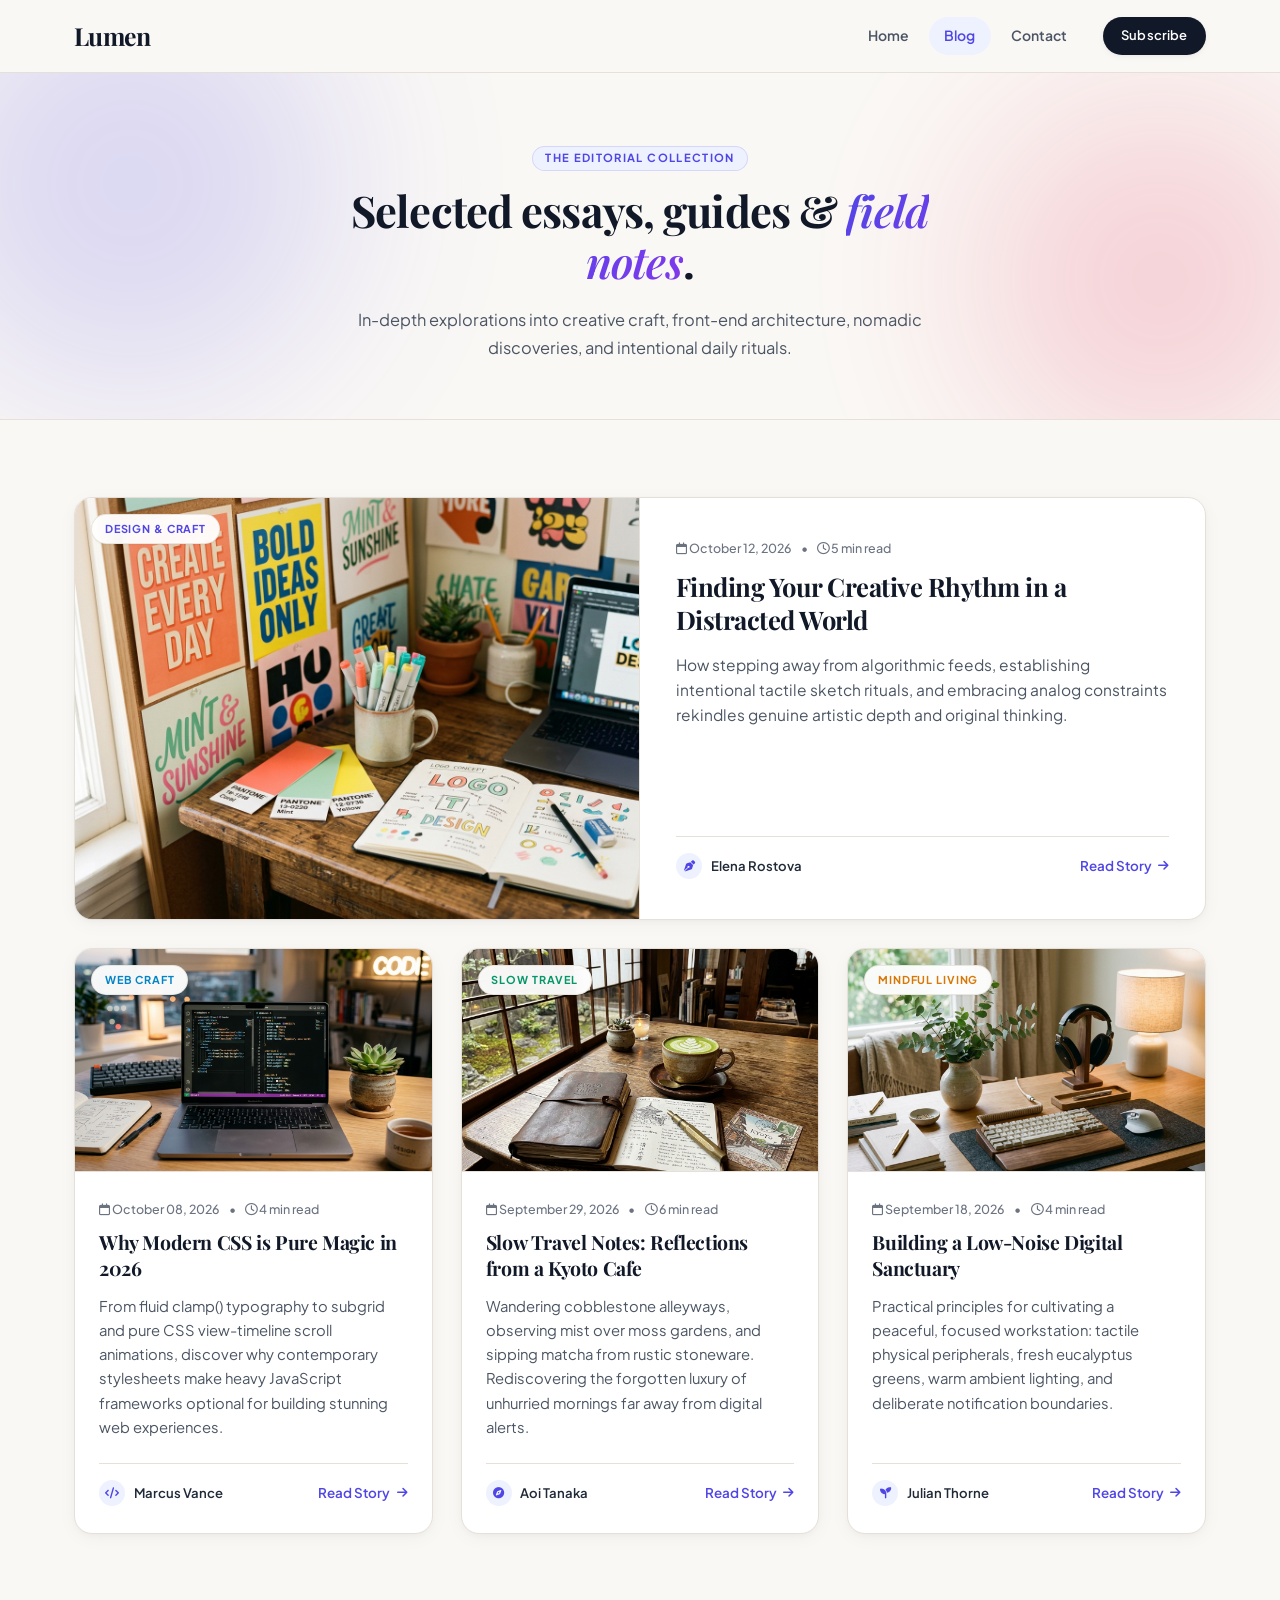
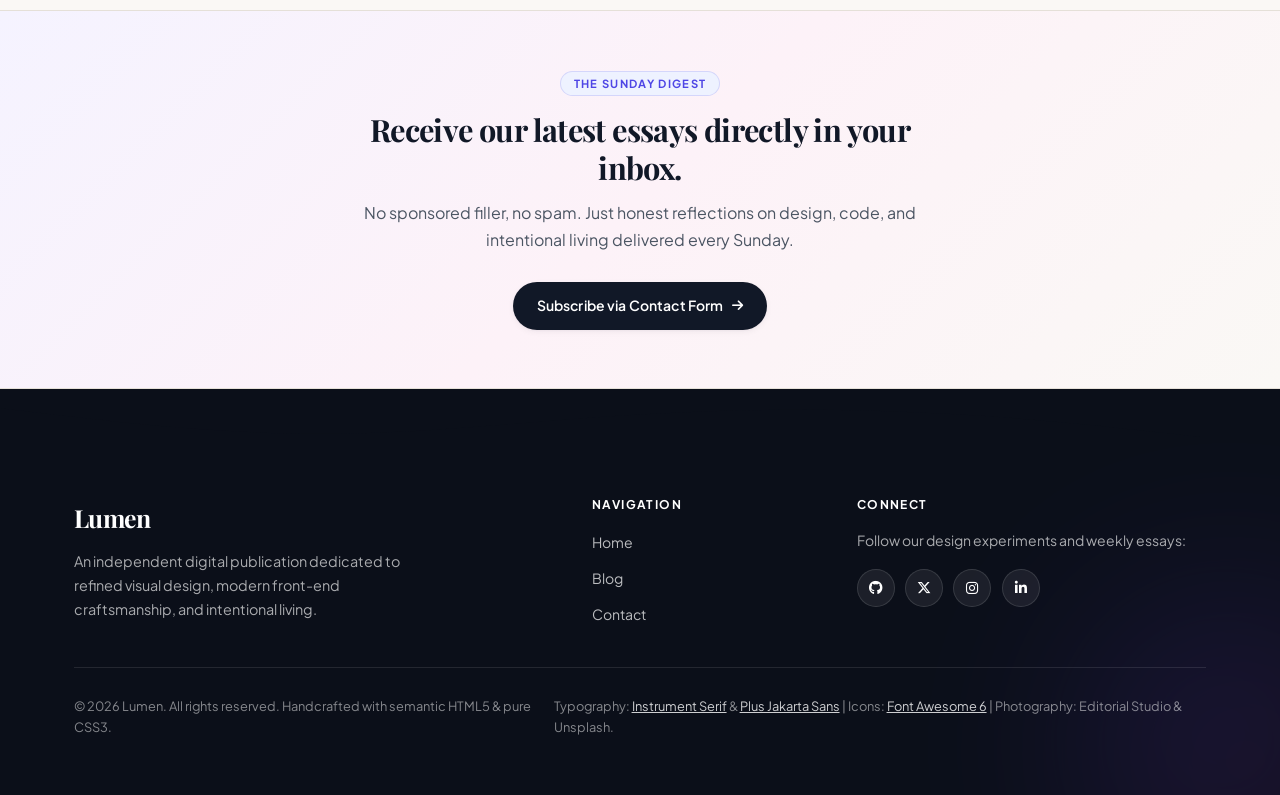
==== commit cbbc3c25: "Refine typography scale, font pairing, and symmetrical grid layouts for professional editorial finis" ====
--- a/blog.html
+++ b/blog.html
@@ -13,10 +13,10 @@
   <!-- Favicon -->
   <link rel="icon" type="image/svg+xml" href="images/favicon.svg">
 
-  <!-- Google Fonts: Instrument Serif (Headings) & Plus Jakarta Sans (Body & UI) -->
+  <!-- Google Fonts: Playfair Display, Instrument Serif (Headings) & Plus Jakarta Sans (Body & UI) -->
   <link rel="preconnect" href="https://fonts.googleapis.com">
   <link rel="preconnect" href="https://fonts.gstatic.com" crossorigin>
-  <link href="https://fonts.googleapis.com/css2?family=Instrument+Serif:ital@0;1&family=Plus+Jakarta+Sans:ital,wght@0,400;0,500;0,600;0,700;1,400&display=swap" rel="stylesheet">
+  <link href="https://fonts.googleapis.com/css2?family=Instrument+Serif:ital@0;1&family=Playfair+Display:ital,wght@0,500;0,600;0,700;1,400;1,600&family=Plus+Jakarta+Sans:ital,wght@0,400;0,500;0,600;0,700;1,400&display=swap" rel="stylesheet">
 
   <!-- Font Awesome 6 Icons (CDN) -->
   <link rel="stylesheet" href="https://cdnjs.cloudflare.com/ajax/libs/font-awesome/6.5.2/css/all.min.css" integrity="sha512-SnH5WK+bZxgPHs44uWIX+LLJAJ9/2PkPKZ5QiAj6Ta86w+fsb2TkcmfRyVX3pBnMFcV7oQPJkl9QevSCWr3W6A==" crossorigin="anonymous" referrerpolicy="no-referrer">
--- a/css/style.css
+++ b/css/style.css
@@ -4,7 +4,7 @@
    Pure CSS3 Architecture • No JavaScript • Zero CSS Frameworks
    Sections:
      1) Variables & Reset
-     2) Typography
+     2) Typography & Hierarchy
      3) Layout Helpers
      4) Header & Navigation
      5) Buttons & Interactive Elements
@@ -20,61 +20,59 @@
    1. VARIABLES & RESET
    -------------------------------------------------------------------------- */
 
-/*
-  :root holds the design tokens. Storing colors, fonts, and shadows as CSS
-  variables guarantees visual consistency across all three pages.
-*/
 :root {
-  /* Modern Editorial Color Palette */
-  --paper:    #F7F4EE;   /* Page background: warm, calm, premium ivory */
-  --surface:  #FFFFFF;   /* Cards and modal surfaces */
-  --ink:      #0F1226;   /* Deep navy: high contrast, softer than pure black */
-  --muted:    #5E6275;   /* Secondary and caption text */
-  --line:     #E6E1D8;   /* Subtle 1px hairline dividers and borders */
-  --accent:   #5B3DF5;   /* Primary indigo-violet: brand links, active state */
-  --accent-2: #FF5E8A;   /* Vibrant pink used inside gradients */
-  --amber:    #F7B538;   /* Editorial highlights, tags, and accent marks */
-  --tint:     #ECE8FF;   /* Soft lavender tint for highlights and pills */
-  --dark-bg:  #0F1226;   /* Footer & dark card background */
+  /* Refined Modern Editorial Color Palette */
+  --paper:       #FAF8F5;   /* Warm alabaster background for effortless reading */
+  --paper-alt:   #F3EFEA;   /* Subtle secondary section background */
+  --surface:     #FFFFFF;   /* Crisp white card and input surface */
+  --ink:         #111827;   /* Deep rich charcoal-navy for primary text & headings */
+  --ink-soft:    #1F2937;   /* Secondary headings & strong body text */
+  --muted:       #4B5563;   /* Comfortable slate for body paragraphs */
+  --subtle:      #6B7280;   /* Metadata, timestamps, and captions */
+  --line:        #E5E0D8;   /* Crisp 1px warm border hairline */
+  --line-strong: #D1C9BC;   /* Hover border accent */
+  --accent:      #4F46E5;   /* Royal indigo primary brand color */
+  --accent-dark: #3730A3;   /* Deep indigo for active/hover states */
+  --accent-2:    #E11D48;   /* Editorial rose-crimson accent */
+  --amber:       #D97706;   /* Warm editorial gold highlight */
+  --tint:        #EEF2FF;   /* Soft indigo wash for badges & active pills */
+  --dark-bg:     #0B0F19;   /* Executive deep midnight for footer & studio card */
 
   /* Gradients */
-  --gradient-brand: linear-gradient(90deg, var(--accent) 0%, var(--accent-2) 100%);
-  --gradient-soft:  linear-gradient(135deg, #ECE8FF 0%, #FFF5F7 100%);
-  --gradient-dark:  linear-gradient(145deg, #161A36 0%, #0F1226 100%);
-
-  /* Typography Stacks */
-  --font-serif: 'Instrument Serif', Georgia, serif;
-  --font-sans:  'Plus Jakarta Sans', system-ui, -apple-system, sans-serif;
-
-  /* Layered Editorial Shadows (Stripe & Linear style depth) */
-  --shadow-sm:     0 1px 3px rgba(15, 18, 38, 0.05), 0 1px 2px rgba(15, 18, 38, 0.03);
-  --shadow-card:   0 2px 4px rgba(15, 18, 38, 0.04), 0 16px 36px rgba(15, 18, 38, 0.06);
-  --shadow-hover:  0 4px 8px rgba(15, 18, 38, 0.06), 0 24px 48px rgba(15, 18, 38, 0.1);
-  --shadow-glow:   0 8px 24px rgba(91, 61, 245, 0.28);
-  --shadow-glow-lg:0 12px 36px rgba(91, 61, 245, 0.42);
+  --gradient-brand: linear-gradient(135deg, #4F46E5 0%, #7C3AED 50%, #E11D48 100%);
+  --gradient-soft:  linear-gradient(135deg, #F5F3FF 0%, #FDF2F8 50%, #FAF8F5 100%);
+  --gradient-dark:  linear-gradient(155deg, #161F33 0%, #0B0F19 100%);
+
+  /* Balanced Professional Typography Stacks */
+  --font-serif: 'Playfair Display', Georgia, 'Times New Roman', serif;
+  --font-sans:  'Plus Jakarta Sans', -apple-system, BlinkMacSystemFont, 'Segoe UI', Roboto, sans-serif;
+
+  /* Multi-Layered Professional Shadows */
+  --shadow-xs:     0 1px 2px rgba(17, 24, 39, 0.04);
+  --shadow-sm:     0 2px 6px rgba(17, 24, 39, 0.05), 0 1px 2px rgba(17, 24, 39, 0.03);
+  --shadow-card:   0 4px 20px -2px rgba(17, 24, 39, 0.05), 0 2px 6px -1px rgba(17, 24, 39, 0.03);
+  --shadow-hover:  0 16px 32px -4px rgba(17, 24, 39, 0.09), 0 4px 12px -2px rgba(17, 24, 39, 0.04);
+  --shadow-glow:   0 6px 20px -2px rgba(79, 70, 229, 0.32);
+  --shadow-glow-lg:0 10px 28px -2px rgba(79, 70, 229, 0.45);
 
   /* Corner Radii */
-  --radius-sm:   10px;
-  --radius-md:   16px;
-  --radius-lg:   24px;
+  --radius-sm:   8px;
+  --radius-md:   12px;
+  --radius-lg:   18px;
+  --radius-xl:   24px;
   --radius-pill: 9999px;
 
-  /* Easing & Durations */
+  /* Easing & Transitions */
   --ease-editorial: cubic-bezier(0.22, 1, 0.36, 1);
   --transition-fast: 0.2s var(--ease-editorial);
-  --transition-base: 0.45s var(--ease-editorial);
-  --transition-slow: 0.8s var(--ease-editorial);
-
-  /* Layout Widths */
-  --container-max: 1160px;
-  --header-height: 76px;
-}
-
-/*
-  Universal Reset:
-  box-sizing: border-box ensures padding and borders are included in an element's
-  total width, preventing unexpected overflow and horizontal scrolling.
-*/
+  --transition-base: 0.35s var(--ease-editorial);
+  --transition-slow: 0.65s var(--ease-editorial);
+
+  /* Layout Dimensions */
+  --container-max: 1180px;
+  --header-height: 72px;
+}
+
 *,
 *::before,
 *::after {
@@ -94,8 +92,8 @@
   background-color: var(--paper);
   color: var(--ink);
   font-family: var(--font-sans);
-  font-size: 1.05rem;
-  line-height: 1.7;
+  font-size: 0.96875rem; /* 15.5px crisp editorial body size */
+  line-height: 1.68;
   font-weight: 400;
   -webkit-font-smoothing: antialiased;
   -moz-osx-font-smoothing: grayscale;
@@ -105,74 +103,89 @@
 }
 
 /* --------------------------------------------------------------------------
-   2. TYPOGRAPHY
+   2. TYPOGRAPHY & HIERARCHY
    -------------------------------------------------------------------------- */
 
 /*
-  Headings use Instrument Serif with a tight line-height and slight negative
-  letter spacing for a high-end magazine masthead aesthetic.
+  Refined Editorial Typographic Scale:
+  Proportional, authoritative headings using Playfair Display (600/700 weight)
+  paired with Plus Jakarta Sans for clean UI legibility.
 */
 h1, h2, h3, h4, h5, h6 {
   font-family: var(--font-serif);
   color: var(--ink);
-  line-height: 1.05;
-  font-weight: 400;
+  font-weight: 700;
   letter-spacing: -0.02em;
 }
 
 h1 {
-  font-size: clamp(2.8rem, 7vw, 5.5rem);
-  margin-bottom: 1.5rem;
+  font-size: clamp(2rem, 3.4vw, 2.85rem); /* 32px to 45.6px — refined & balanced */
+  line-height: 1.18;
+  margin-bottom: 1.15rem;
 }
 
 h2 {
-  font-size: clamp(2rem, 4vw, 3.2rem);
-  margin-bottom: 1.25rem;
+  font-size: clamp(1.5rem, 2.4vw, 2.05rem); /* 24px to 32.8px — clean section title */
+  line-height: 1.24;
+  margin-bottom: 0.85rem;
 }
 
 h3 {
-  font-size: clamp(1.4rem, 2.5vw, 1.9rem);
-  line-height: 1.2;
-  margin-bottom: 0.75rem;
+  font-size: clamp(1.15rem, 1.5vw, 1.3rem); /* 18.4px to 20.8px — crisp card title */
+  line-height: 1.35;
+  font-weight: 600;
+  margin-bottom: 0.6rem;
 }
 
 h4 {
-  font-size: 1.15rem;
+  font-size: 0.95rem;
   font-family: var(--font-sans);
   font-weight: 600;
-  margin-bottom: 0.5rem;
-}
-
-/* Italic serif emphasis for editorial flair */
+  line-height: 1.4;
+  margin-bottom: 0.4rem;
+}
+
+/* Italic serif accent for editorial keywords */
 .serif-italic {
   font-family: var(--font-serif);
   font-style: italic;
-  font-weight: 400;
-}
-
-/* Small uppercase tracking label for category tags and section headers */
+  font-weight: 600;
+}
+
+/* Pill-styled uppercase eyebrow badge for section headers */
 .label-caps {
-  display: inline-block;
+  display: inline-flex;
+  align-items: center;
+  gap: 0.4rem;
   font-family: var(--font-sans);
-  font-size: 0.75rem;
+  font-size: 0.7rem;
   font-weight: 700;
   text-transform: uppercase;
   letter-spacing: 0.12em;
   color: var(--accent);
-  margin-bottom: 0.75rem;
+  background-color: var(--tint);
+  border: 1px solid rgba(79, 70, 229, 0.16);
+  padding: 0.3rem 0.8rem;
+  border-radius: var(--radius-pill);
+  margin-bottom: 0.9rem;
+  line-height: 1.2;
 }
 
 .label-caps--pink {
-  color: var(--accent-2);
+  color: #FDA4AF;
+  background-color: rgba(225, 29, 72, 0.16);
+  border-color: rgba(253, 164, 175, 0.25);
 }
 
 .section-header--form {
-  margin-bottom: 2rem;
+  margin-bottom: 1.75rem;
 }
 
 p {
   color: var(--muted);
-  margin-bottom: 1.5rem;
+  font-size: 0.96875rem;
+  line-height: 1.68;
+  margin-bottom: 1.25rem;
 }
 
 p:last-child {
@@ -196,7 +209,6 @@
   display: block;
 }
 
-/* Keyboard accessibility outline */
 :focus-visible {
   outline: 2px solid var(--accent);
   outline-offset: 3px;
@@ -216,27 +228,26 @@
   max-width: var(--container-max);
   margin-left: auto;
   margin-right: auto;
-  padding-left: 1.25rem;
-  padding-right: 1.25rem;
+  padding-left: 1.5rem;
+  padding-right: 1.5rem;
 }
 
 main {
   flex: 1 0 auto;
 }
 
-/* Generous editorial vertical breathing room */
+/* Balanced vertical spacing between sections */
 .section {
-  padding-top: clamp(4rem, 8vw, 7.5rem);
-  padding-bottom: clamp(4rem, 8vw, 7.5rem);
+  padding-top: clamp(3.5rem, 6vw, 5.5rem);
+  padding-bottom: clamp(3.5rem, 6vw, 5.5rem);
   position: relative;
 }
 
 .section--sm {
-  padding-top: clamp(3rem, 6vw, 5rem);
-  padding-bottom: clamp(3rem, 6vw, 5rem);
-}
-
-/* Hairline section divider */
+  padding-top: clamp(2.75rem, 4.5vw, 4rem);
+  padding-bottom: clamp(2.75rem, 4.5vw, 4rem);
+}
+
 .section-divider {
   height: 1px;
   background-color: var(--line);
@@ -244,8 +255,13 @@
 }
 
 .section-header {
-  max-width: 680px;
-  margin-bottom: clamp(2.5rem, 5vw, 4rem);
+  max-width: 620px;
+  margin-bottom: clamp(2rem, 4vw, 3rem);
+}
+
+.section-header p {
+  font-size: 1rem;
+  color: var(--muted);
 }
 
 .section-header--center {
@@ -254,15 +270,15 @@
   margin-right: auto;
 }
 
-/* Subtle Animated Gradient Word */
+/* Animated Gradient Accent Word */
 .text-gradient {
   background: var(--gradient-brand);
   background-size: 200% auto;
   -webkit-background-clip: text;
   background-clip: text;
   -webkit-text-fill-color: transparent;
-  color: var(--accent); /* Fallback */
-  display: inline-block;
+  color: var(--accent);
+  display: inline;
   animation: gradientPan 8s linear infinite alternate;
 }
 
@@ -270,15 +286,11 @@
    4. HEADER & NAVIGATION
    -------------------------------------------------------------------------- */
 
-/*
-  Translucent frosted glass sticky header.
-  Uses backdrop-filter: blur for premium feel while maintaining legibility.
-*/
 .site-header {
   position: sticky;
   top: 0;
   z-index: 1000;
-  background-color: rgba(247, 244, 238, 0.85);
+  background-color: rgba(250, 248, 245, 0.9);
   backdrop-filter: blur(16px);
   -webkit-backdrop-filter: blur(16px);
   border-bottom: 1px solid var(--line);
@@ -293,11 +305,11 @@
   position: relative;
 }
 
-/* Brand Logo: Clean serif typography with a glowing gradient period */
+/* Brand Logo: Authoritative Serif Masthead */
 .brand-logo {
   font-family: var(--font-serif);
-  font-size: 2.1rem;
-  font-weight: 400;
+  font-size: 1.55rem;
+  font-weight: 700;
   letter-spacing: -0.03em;
   color: var(--ink);
   display: inline-flex;
@@ -312,20 +324,16 @@
 }
 
 .brand-logo__dot {
-  font-size: 2.3rem;
+  font-size: 1.75rem;
   background: var(--gradient-brand);
   -webkit-background-clip: text;
   background-clip: text;
   -webkit-text-fill-color: transparent;
   line-height: 0;
-}
-
-/*
-  CSS-ONLY MOBILE HAMBURGER MENU:
-  1. A hidden checkbox (<input type="checkbox" id="nav-toggle">).
-  2. A styled label with 3 micro-lines.
-  3. When checked (:checked), lines rotate into an 'X' and the mobile nav drops down.
-*/
+  margin-left: 1px;
+}
+
+/* CSS-Only Mobile Hamburger Toggle */
 .nav-toggle {
   position: absolute;
   opacity: 0;
@@ -340,10 +348,10 @@
   justify-content: center;
   align-items: center;
   gap: 5px;
-  width: 44px;
-  height: 44px;
-  padding: 10px;
-  background: transparent;
+  width: 40px;
+  height: 40px;
+  padding: 8px;
+  background: var(--surface);
   border: 1px solid var(--line);
   border-radius: var(--radius-sm);
   cursor: pointer;
@@ -352,22 +360,20 @@
 }
 
 .nav-toggle-label:hover {
-  background-color: var(--surface);
   border-color: var(--ink);
 }
 
 .hamburger-line {
   display: block;
-  width: 20px;
-  height: 1.5px;
+  width: 18px;
+  height: 1.75px;
   background-color: var(--ink);
   border-radius: var(--radius-pill);
   transition: transform var(--transition-base), opacity var(--transition-fast);
 }
 
-/* Hamburger to 'X' animation on :checked */
 .nav-toggle:checked ~ .nav-toggle-label .hamburger-line:nth-child(1) {
-  transform: translateY(6.5px) rotate(45deg);
+  transform: translateY(6.75px) rotate(45deg);
 }
 
 .nav-toggle:checked ~ .nav-toggle-label .hamburger-line:nth-child(2) {
@@ -376,22 +382,22 @@
 }
 
 .nav-toggle:checked ~ .nav-toggle-label .hamburger-line:nth-child(3) {
-  transform: translateY(-6.5px) rotate(-45deg);
-}
-
-/* Mobile Nav Drawer (collapsed by default) */
+  transform: translateY(-6.75px) rotate(-45deg);
+}
+
+/* Mobile Nav Drawer */
 .site-nav {
   position: absolute;
   top: 100%;
   left: 0;
   right: 0;
-  background-color: var(--paper);
+  background-color: var(--surface);
   border-bottom: 1px solid var(--line);
-  padding: 1.5rem 1.25rem 2rem;
-  box-shadow: 0 16px 36px rgba(15, 18, 38, 0.08);
+  padding: 1.25rem 1.5rem 1.75rem;
+  box-shadow: var(--shadow-hover);
   display: none;
   flex-direction: column;
-  gap: 1rem;
+  gap: 0.85rem;
 }
 
 .nav-toggle:checked ~ .site-nav {
@@ -402,7 +408,7 @@
   list-style: none;
   display: flex;
   flex-direction: column;
-  gap: 0.5rem;
+  gap: 0.35rem;
 }
 
 .site-nav__item {
@@ -415,56 +421,29 @@
   align-items: center;
   position: relative;
   font-family: var(--font-sans);
-  font-size: 0.95rem;
-  font-weight: 500;
-  color: var(--ink);
-  padding: 0.55rem 1rem;
+  font-size: 0.875rem; /* 14px crisp UI navigation link */
+  font-weight: 600;
+  color: var(--muted);
+  padding: 0.45rem 0.95rem;
   border-radius: var(--radius-pill);
   transition: color var(--transition-fast), background-color var(--transition-fast);
 }
 
-/* Elegant left-to-right underline on hover */
-.site-nav__link::after {
-  content: '';
-  position: absolute;
-  bottom: 6px;
-  left: 1rem;
-  width: calc(100% - 2rem);
-  height: 1.5px;
-  background: var(--accent);
-  transform: scaleX(0);
-  transform-origin: right;
-  transition: transform var(--transition-base);
-}
-
 .site-nav__link:hover {
-  color: var(--accent);
-}
-
-.site-nav__link:hover::after {
-  transform: scaleX(1);
-  transform-origin: left;
-}
-
-/*
-  ACTIVE NAV INDICATOR:
-  Meets Strict Technical Rule 7.
-  Soft lavender pill with indigo text for a polished editorial look.
-*/
+  color: var(--ink);
+  background-color: rgba(17, 24, 39, 0.04);
+}
+
+/* Active Nav Pill */
 .site-nav__link.active {
   background-color: var(--tint);
   color: var(--accent);
   font-weight: 600;
 }
 
-.site-nav__link.active::after {
-  display: none;
-}
-
-/* Desktop Subscribe CTA inside nav bar */
 .site-nav__action {
   display: flex;
-  margin-top: 0.5rem;
+  margin-top: 0.25rem;
 }
 
 /* --------------------------------------------------------------------------
@@ -475,76 +454,81 @@
   display: inline-flex;
   align-items: center;
   justify-content: center;
-  gap: 0.65rem;
+  gap: 0.55rem;
   font-family: var(--font-sans);
-  font-size: 0.95rem;
+  font-size: 0.875rem; /* 14px refined button text */
   font-weight: 600;
-  padding: 0.75rem 1.6rem;
+  letter-spacing: 0.01em;
+  padding: 0.7rem 1.45rem;
   border-radius: var(--radius-pill);
   border: 1px solid transparent;
   cursor: pointer;
   text-decoration: none;
-  min-height: 46px;
+  min-height: 42px;
   transition: transform var(--transition-base), box-shadow var(--transition-base), background-color var(--transition-fast), color var(--transition-fast), border-color var(--transition-fast);
   white-space: nowrap;
 }
 
-/* Primary Button: Gradient pill with luminous glow */
+/* Primary Button */
 .btn--primary {
-  background: var(--gradient-brand);
+  background: var(--ink);
   color: #FFFFFF;
+  box-shadow: var(--shadow-sm);
+}
+
+.btn--primary:hover {
+  background: var(--accent);
+  transform: translateY(-2px);
   box-shadow: var(--shadow-glow);
-}
-
-.btn--primary:hover {
-  transform: translateY(-3px);
-  box-shadow: var(--shadow-glow-lg);
   color: #FFFFFF;
 }
 
 .btn--primary i {
+  font-size: 0.8rem;
   transition: transform var(--transition-base);
 }
 
 .btn--primary:hover i {
-  transform: translateX(4px);
-}
-
-/* Secondary Button: Outlined pill that fills subtly on hover */
+  transform: translateX(3px);
+}
+
+/* Secondary Button */
 .btn--secondary {
-  background-color: transparent;
+  background-color: var(--surface);
   color: var(--ink);
-  border-color: var(--line);
+  border-color: var(--line-strong);
+  box-shadow: var(--shadow-xs);
 }
 
 .btn--secondary:hover {
-  background-color: var(--surface);
+  background-color: var(--paper);
   border-color: var(--ink);
   color: var(--ink);
   transform: translateY(-2px);
   box-shadow: var(--shadow-sm);
 }
 
-/* Small Pill Button for Header */
+/* Small Header Button */
 .btn--sm {
-  padding: 0.45rem 1.15rem;
-  font-size: 0.85rem;
+  padding: 0.45rem 1.1rem;
+  font-size: 0.8125rem; /* 13px */
   min-height: 36px;
 }
 
-/* Inline text link with arrow */
+/* Inline Read More Link */
 .text-link {
   display: inline-flex;
   align-items: center;
-  gap: 0.45rem;
+  gap: 0.4rem;
   font-family: var(--font-sans);
-  font-size: 0.9rem;
+  font-size: 0.84rem;
   font-weight: 600;
   color: var(--accent);
   transition: color var(--transition-fast), gap var(--transition-base);
 }
 
 .text-link i {
+  font-size: 0.75rem;
   transition: transform var(--transition-base);
 }
 
@@ -564,29 +548,23 @@
 .hero-section {
   position: relative;
   overflow: hidden;
-  padding-top: clamp(3.5rem, 7vw, 6.5rem);
-  padding-bottom: clamp(4rem, 8vw, 7.5rem);
+  padding-top: clamp(2.75rem, 5vw, 4.75rem);
+  padding-bottom: clamp(3.25rem, 6vw, 5.25rem);
   background-color: var(--paper);
 }
 
-/*
-  Subtle CSS Dotted Grid Pattern on the Hero Background
-  Adds visual texture without any image downloads.
-*/
+/* Subtle Architectural Grid Pattern */
 .hero-section::before {
   content: '';
   position: absolute;
   inset: 0;
-  background-image: radial-gradient(circle, rgba(15, 18, 38, 0.055) 1px, transparent 1px);
-  background-size: 28px 28px;
+  background-image: radial-gradient(circle, rgba(17, 24, 39, 0.045) 1px, transparent 1px);
+  background-size: 24px 24px;
   pointer-events: none;
   z-index: 0;
 }
 
-/*
-  Atmospheric Aurora Glow:
-  3 heavily blurred colored orbs drifting slowly in the background
-*/
+/* Subtle Ambient Aurora Glow */
 .aurora-glow {
   position: absolute;
   inset: 0;
@@ -598,42 +576,42 @@
 .aurora-orb {
   position: absolute;
   border-radius: 50%;
-  filter: blur(80px);
-  opacity: 0.45;
+  filter: blur(95px);
+  opacity: 0.18;
 }
 
 .aurora-orb--indigo {
-  width: 440px;
-  height: 440px;
+  width: 420px;
+  height: 420px;
   background: var(--accent);
-  top: -80px;
-  left: -100px;
+  top: -100px;
+  left: -80px;
   animation: auroraDrift1 24s ease-in-out infinite alternate;
 }
 
 .aurora-orb--pink {
-  width: 380px;
-  height: 380px;
+  width: 360px;
+  height: 360px;
   background: var(--accent-2);
-  bottom: 0;
-  right: -50px;
+  bottom: -40px;
+  right: -60px;
   animation: auroraDrift2 28s ease-in-out infinite alternate-reverse;
 }
 
 .aurora-orb--amber {
-  width: 300px;
-  height: 300px;
+  width: 280px;
+  height: 280px;
   background: var(--amber);
-  top: 30%;
+  top: 25%;
   left: 45%;
-  opacity: 0.35;
+  opacity: 0.12;
   animation: auroraDrift3 22s ease-in-out infinite alternate;
 }
 
 .hero-grid {
   display: flex;
   flex-direction: column;
-  gap: 3.5rem;
+  gap: 2.75rem;
   align-items: center;
   position: relative;
   z-index: 2;
@@ -649,31 +627,32 @@
 }
 
 .hero__title {
-  margin-bottom: 1.5rem;
+  margin-bottom: 1.15rem;
 }
 
 .hero__desc {
-  font-size: clamp(1.1rem, 2vw, 1.25rem);
-  max-width: 580px;
+  font-size: 1.025rem; /* 16.4px — clean, readable lead paragraph */
+  line-height: 1.72;
+  max-width: 540px;
   margin-left: auto;
   margin-right: auto;
-  margin-bottom: 2.25rem;
+  margin-bottom: 1.85rem;
   color: var(--muted);
 }
 
 .hero__actions {
   display: flex;
   flex-wrap: wrap;
-  gap: 1rem;
+  gap: 0.85rem;
   justify-content: center;
   align-items: center;
 }
 
-/* Hero Media with Floating Glass Stat Cards */
+/* Hero Media Frame & Floating Stat Badges */
 .hero__media {
   flex: 1 1 auto;
   width: 100%;
-  max-width: 500px;
+  max-width: 490px;
   position: relative;
 }
 
@@ -684,63 +663,63 @@
   border-radius: var(--radius-lg);
   overflow: hidden;
   border: 1px solid var(--line);
-  box-shadow: var(--shadow-card);
-  animation: heroFloat 8s ease-in-out infinite alternate;
+  box-shadow: var(--shadow-hover);
+  background-color: var(--surface);
 }
 
 .hero__image {
   width: 100%;
   height: 100%;
   object-fit: cover;
-  transition: transform 0.8s var(--ease-editorial);
+  transition: transform 0.7s var(--ease-editorial);
 }
 
 .hero__frame:hover .hero__image {
-  transform: scale(1.05);
-}
-
-/* Floating Frosted-Glass Stat Cards */
+  transform: scale(1.04);
+}
+
+/* Sleek Frosted-Glass Stat Cards */
 .glass-badge {
   position: absolute;
   display: flex;
   align-items: center;
-  gap: 0.75rem;
-  padding: 0.75rem 1.25rem;
+  gap: 0.65rem;
+  padding: 0.6rem 1rem;
   border-radius: var(--radius-md);
-  background: rgba(255, 255, 255, 0.82);
-  backdrop-filter: blur(16px);
-  -webkit-backdrop-filter: blur(16px);
-  border: 1px solid rgba(255, 255, 255, 0.9);
-  box-shadow: 0 10px 30px rgba(15, 18, 38, 0.12);
+  background: rgba(255, 255, 255, 0.92);
+  backdrop-filter: blur(14px);
+  -webkit-backdrop-filter: blur(14px);
+  border: 1px solid rgba(229, 224, 216, 0.9);
+  box-shadow: 0 8px 24px rgba(17, 24, 39, 0.1);
   z-index: 3;
 }
 
 .glass-badge--top {
-  top: -16px;
-  right: -12px;
+  top: -14px;
+  right: -10px;
   animation: glassBob1 6s ease-in-out infinite alternate;
 }
 
 .glass-badge--bottom {
-  bottom: -16px;
-  left: -12px;
+  bottom: -14px;
+  left: -10px;
   animation: glassBob2 7s ease-in-out infinite alternate-reverse;
 }
 
 .glass-badge__icon {
-  width: 36px;
-  height: 36px;
+  width: 32px;
+  height: 32px;
   border-radius: var(--radius-sm);
   background: var(--tint);
   color: var(--accent);
   display: flex;
   align-items: center;
   justify-content: center;
-  font-size: 1rem;
+  font-size: 0.85rem;
 }
 
 .glass-badge__text {
-  font-size: 0.82rem;
+  font-size: 0.75rem;
   line-height: 1.25;
   color: var(--muted);
 }
@@ -748,21 +727,20 @@
 .glass-badge__text strong {
   display: block;
   font-family: var(--font-sans);
-  font-size: 0.95rem;
+  font-size: 0.85rem;
   font-weight: 700;
   color: var(--ink);
 }
 
 /*
-  Infinite Marquee Strip:
-  Large outlined serif typography gliding continuously.
-  Pauses on :hover.
+  Refined Editorial Topic Marquee Bar:
+  Sleek uppercase studio ticker with balanced proportions.
 */
 .marquee-section {
   border-top: 1px solid var(--line);
   border-bottom: 1px solid var(--line);
-  background-color: var(--paper);
-  padding: 1.25rem 0;
+  background-color: var(--surface);
+  padding: 0.9rem 0;
   overflow: hidden;
   position: relative;
   user-select: none;
@@ -771,7 +749,7 @@
 .marquee-track {
   display: flex;
   width: max-content;
-  animation: marqueeLoop 28s linear infinite;
+  animation: marqueeLoop 32s linear infinite;
 }
 
 .marquee-section:hover .marquee-track {
@@ -781,33 +759,33 @@
 .marquee-content {
   display: flex;
   align-items: center;
-  gap: 3rem;
-  padding-right: 3rem;
-  font-family: var(--font-serif);
-  font-size: clamp(1.8rem, 3.5vw, 2.6rem);
-  font-style: italic;
-  color: var(--ink);
-  letter-spacing: -0.01em;
+  gap: 2.5rem;
+  padding-right: 2.5rem;
+  font-family: var(--font-sans);
+  font-size: 0.82rem;
+  font-weight: 600;
+  text-transform: uppercase;
+  color: var(--ink-soft);
+  letter-spacing: 0.14em;
 }
 
 .marquee-content span {
   display: inline-flex;
   align-items: center;
-  gap: 1.25rem;
+  gap: 2.5rem;
 }
 
 .marquee-slash {
-  font-family: var(--font-sans);
-  font-style: normal;
-  color: var(--line);
-  font-weight: 300;
-}
-
-/* Why Read Us (Feature Cards) */
+  color: var(--accent);
+  font-weight: 400;
+  opacity: 0.55;
+}
+
+/* Why Read Us (3 Feature Cards) */
 .features-grid {
   display: flex;
   flex-wrap: wrap;
-  gap: 2rem;
+  gap: 1.5rem;
 }
 
 .feature-card {
@@ -815,42 +793,56 @@
   background-color: var(--surface);
   border: 1px solid var(--line);
   border-radius: var(--radius-lg);
-  padding: 2.5rem 2rem;
+  padding: 2rem 1.75rem;
   box-shadow: var(--shadow-card);
   position: relative;
   transition: transform var(--transition-base), box-shadow var(--transition-base), border-color var(--transition-fast);
 }
 
 .feature-card:hover {
-  transform: translateY(-6px);
+  transform: translateY(-4px);
   box-shadow: var(--shadow-hover);
-  border-color: var(--ink);
+  border-color: var(--line-strong);
 }
 
 .feature-card__number {
-  font-family: var(--font-serif);
-  font-size: 2.2rem;
-  color: var(--line);
-  line-height: 1;
-  margin-bottom: 1.5rem;
-  transition: color var(--transition-fast);
+  display: inline-flex;
+  align-items: center;
+  justify-content: center;
+  width: 36px;
+  height: 36px;
+  border-radius: var(--radius-sm);
+  background-color: var(--tint);
+  font-family: var(--font-sans);
+  font-size: 0.82rem;
+  font-weight: 700;
+  color: var(--accent);
+  margin-bottom: 1.25rem;
+  transition: background-color var(--transition-fast), color var(--transition-fast);
 }
 
 .feature-card:hover .feature-card__number {
-  color: var(--accent);
+  background-color: var(--accent);
+  color: #FFFFFF;
 }
 
 .feature-card__title {
-  font-size: 1.4rem;
-  margin-bottom: 0.75rem;
-}
-
-/* Latest Stories Teasers */
+  font-size: 1.2rem;
+  margin-bottom: 0.55rem;
+}
+
+.feature-card p {
+  font-size: 0.925rem;
+  line-height: 1.65;
+  color: var(--muted);
+}
+
+/* Latest Stories Teasers (3 Cards) */
 .teaser-grid {
   display: flex;
   flex-wrap: wrap;
-  gap: 2rem;
-  margin-bottom: 3rem;
+  gap: 1.5rem;
+  margin-bottom: 2.5rem;
 }
 
 .teaser-card {
@@ -862,12 +854,13 @@
   box-shadow: var(--shadow-card);
   display: flex;
   flex-direction: column;
-  transition: transform var(--transition-base), box-shadow var(--transition-base);
+  transition: transform var(--transition-base), box-shadow var(--transition-base), border-color var(--transition-fast);
 }
 
 .teaser-card:hover {
-  transform: translateY(-6px);
+  transform: translateY(-4px);
   box-shadow: var(--shadow-hover);
+  border-color: var(--line-strong);
 }
 
 .teaser-card__media {
@@ -875,7 +868,8 @@
   width: 100%;
   aspect-ratio: 16 / 10;
   overflow: hidden;
-  background-color: var(--tint);
+  background-color: var(--paper-alt);
+  border-bottom: 1px solid var(--line);
 }
 
 .teaser-card__media img {
@@ -886,11 +880,11 @@
 }
 
 .teaser-card:hover .teaser-card__media img {
-  transform: scale(1.06);
+  transform: scale(1.05);
 }
 
 .teaser-card__body {
-  padding: 1.75rem;
+  padding: 1.5rem;
   display: flex;
   flex-direction: column;
   flex-grow: 1;
@@ -899,16 +893,23 @@
 .teaser-card__meta {
   display: flex;
   align-items: center;
-  gap: 0.75rem;
-  font-size: 0.8rem;
-  color: var(--muted);
-  margin-bottom: 0.75rem;
+  gap: 0.55rem;
+  font-size: 0.76rem;
+  font-weight: 600;
+  text-transform: uppercase;
+  letter-spacing: 0.06em;
+  color: var(--subtle);
+  margin-bottom: 0.65rem;
+}
+
+.teaser-card__meta span:first-child {
+  color: var(--accent);
 }
 
 .teaser-card__title {
-  font-size: 1.35rem;
-  margin-bottom: 0.75rem;
-  line-height: 1.2;
+  font-size: 1.18rem;
+  margin-bottom: 0.65rem;
+  line-height: 1.32;
 }
 
 .teaser-card__title a {
@@ -920,9 +921,10 @@
 }
 
 .teaser-card__text {
-  font-size: 0.95rem;
+  font-size: 0.9125rem;
+  line-height: 1.62;
   color: var(--muted);
-  margin-bottom: 1.5rem;
+  margin-bottom: 1.25rem;
   flex-grow: 1;
 }
 
@@ -935,28 +937,26 @@
 
 .cta-banner__inner {
   text-align: center;
-  max-width: 680px;
+  max-width: 600px;
   margin: 0 auto;
 }
 
 .cta-banner__title {
-  margin-bottom: 1.25rem;
+  margin-bottom: 0.85rem;
 }
 
 .cta-banner__text {
-  font-size: 1.15rem;
-  margin-bottom: 2rem;
-}
-
-/* Centered teaser actions wrapper */
+  font-size: 1rem;
+  margin-bottom: 1.75rem;
+}
+
 .center-actions {
   text-align: center;
 }
 
-/* Footer social introductory text */
 .footer-social-text {
   color: rgba(255, 255, 255, 0.65);
-  font-size: 0.92rem;
+  font-size: 0.875rem;
   margin-bottom: 1rem;
 }
 
@@ -966,8 +966,8 @@
 
 .page-header {
   position: relative;
-  padding-top: clamp(4rem, 8vw, 6.5rem);
-  padding-bottom: clamp(3rem, 6vw, 4.5rem);
+  padding-top: clamp(3rem, 5.5vw, 4.5rem);
+  padding-bottom: clamp(2.5rem, 4.5vw, 3.75rem);
   text-align: center;
   border-bottom: 1px solid var(--line);
   overflow: hidden;
@@ -977,27 +977,27 @@
 .page-header__inner {
   position: relative;
   z-index: 2;
-  max-width: 740px;
+  max-width: 640px;
   margin: 0 auto;
 }
 
 .page-header__desc {
-  font-size: clamp(1.1rem, 2vw, 1.25rem);
+  font-size: 1.025rem;
+  line-height: 1.7;
   color: var(--muted);
-  margin-top: 1rem;
+  margin-top: 0.5rem;
 }
 
 /*
   Blog Posts Grid:
-  Responsive Flexbox layout (1 col mobile, 2 col tablet and desktop).
+  Symmetrical layout so all 4 articles look balanced at every viewport width.
 */
 .blog-grid {
   display: flex;
   flex-wrap: wrap;
-  gap: 2.5rem;
-}
-
-/* Four Editorial Post Cards */
+  gap: 1.75rem;
+}
+
 .post-card {
   flex: 1 1 100%;
   background-color: var(--surface);
@@ -1011,64 +1011,65 @@
 }
 
 .post-card:hover {
-  transform: translateY(-8px);
+  transform: translateY(-5px);
   box-shadow: var(--shadow-hover);
-  border-color: rgba(15, 18, 38, 0.2);
+  border-color: var(--line-strong);
 }
 
 /* Category Accent Marks */
 .post-card--design .post-card__tag { color: var(--accent); }
-.post-card--code .post-card__tag { color: #0EA5E9; }
-.post-card--travel .post-card__tag { color: #10B981; }
+.post-card--code .post-card__tag { color: #0284C7; }
+.post-card--travel .post-card__tag { color: #059669; }
 .post-card--mindful .post-card__tag { color: var(--amber); }
 
 .post-card__media {
   position: relative;
   width: 100%;
-  aspect-ratio: 4 / 3;
+  aspect-ratio: 16 / 10;
   overflow: hidden;
-  background-color: var(--tint);
+  background-color: var(--paper-alt);
+  border-bottom: 1px solid var(--line);
 }
 
 .post-card__image {
   width: 100%;
   height: 100%;
   object-fit: cover;
-  transition: transform 0.8s var(--ease-editorial);
+  transition: transform 0.7s var(--ease-editorial);
 }
 
 .post-card:hover .post-card__image {
-  transform: scale(1.06);
+  transform: scale(1.05);
 }
 
 /* Category Pill Tag */
 .post-card__tag {
   position: absolute;
-  top: 1.25rem;
-  left: 1.25rem;
+  top: 1rem;
+  left: 1rem;
   z-index: 3;
-  padding: 0.35rem 0.9rem;
+  padding: 0.3rem 0.8rem;
   border-radius: var(--radius-pill);
   font-family: var(--font-sans);
-  font-size: 0.72rem;
+  font-size: 0.68rem;
   font-weight: 700;
   text-transform: uppercase;
-  letter-spacing: 0.1em;
-  background: rgba(255, 255, 255, 0.92);
+  letter-spacing: 0.08em;
+  background: rgba(255, 255, 255, 0.95);
   backdrop-filter: blur(8px);
   color: var(--ink);
-  border: 1px solid rgba(255, 255, 255, 0.8);
-  box-shadow: var(--shadow-sm);
+  border: 1px solid rgba(229, 224, 216, 0.8);
+  box-shadow: var(--shadow-xs);
   transition: transform var(--transition-base), background-color var(--transition-fast);
 }
 
 .post-card:hover .post-card__tag {
-  transform: translateY(-3px);
+  transform: translateY(-2px);
   background: var(--surface);
 }
 
 .post-card__body {
-  padding: 2.25rem 2rem;
+  padding: 1.65rem 1.5rem;
   display: flex;
   flex-direction: column;
   flex-grow: 1;
@@ -1077,16 +1078,17 @@
 .post-card__meta {
   display: flex;
   align-items: center;
-  gap: 0.75rem;
-  font-size: 0.82rem;
-  color: var(--muted);
-  margin-bottom: 0.85rem;
+  gap: 0.6rem;
+  font-size: 0.78rem;
+  font-weight: 500;
+  color: var(--subtle);
+  margin-bottom: 0.65rem;
 }
 
 .post-card__title {
-  font-size: clamp(1.4rem, 2.2vw, 1.85rem);
-  line-height: 1.15;
-  margin-bottom: 1rem;
+  font-size: 1.22rem;
+  line-height: 1.32;
+  margin-bottom: 0.75rem;
 }
 
 .post-card__title a {
@@ -1099,10 +1101,10 @@
 }
 
 .post-card__text {
-  font-size: 1rem;
+  font-size: 0.925rem;
   color: var(--muted);
-  line-height: 1.65;
-  margin-bottom: 2rem;
+  line-height: 1.64;
+  margin-bottom: 1.5rem;
   flex-grow: 1;
 }
 
@@ -1110,29 +1112,29 @@
   display: flex;
   align-items: center;
   justify-content: space-between;
-  padding-top: 1.25rem;
+  padding-top: 1rem;
   border-top: 1px solid var(--line);
 }
 
 .post-card__author {
   display: flex;
   align-items: center;
-  gap: 0.65rem;
-  font-size: 0.85rem;
+  gap: 0.55rem;
+  font-size: 0.82rem;
   font-weight: 600;
-  color: var(--ink);
+  color: var(--ink-soft);
 }
 
 .author-avatar {
-  width: 28px;
-  height: 28px;
+  width: 26px;
+  height: 26px;
   border-radius: var(--radius-pill);
   background: var(--tint);
   color: var(--accent);
   display: flex;
   align-items: center;
   justify-content: center;
-  font-size: 0.75rem;
+  font-size: 0.7rem;
 }
 
 /* --------------------------------------------------------------------------
@@ -1142,127 +1144,121 @@
 .contact-layout {
   display: flex;
   flex-direction: column;
-  gap: 2.5rem;
-}
-
-/* Left Column: Deep Navy Details Card */
+  gap: 2rem;
+}
+
+/* Left Column: Executive Dark Details Card */
 .contact-details-card {
   background: var(--gradient-dark);
   color: #FFFFFF;
   border-radius: var(--radius-lg);
-  padding: clamp(2.25rem, 5vw, 3.5rem);
+  padding: clamp(2rem, 4vw, 2.75rem);
   box-shadow: var(--shadow-card);
   position: relative;
   overflow: hidden;
 }
 
-/* Subtle corner gradient glow in details card */
 .contact-details-card::after {
   content: '';
   position: absolute;
   top: -60px;
   right: -60px;
-  width: 200px;
-  height: 200px;
+  width: 180px;
+  height: 180px;
   border-radius: 50%;
   background: var(--gradient-brand);
-  filter: blur(60px);
-  opacity: 0.3;
+  filter: blur(65px);
+  opacity: 0.25;
   pointer-events: none;
 }
 
 .contact-details-card h2 {
   color: #FFFFFF;
-  font-size: clamp(2rem, 3.5vw, 2.7rem);
+  font-size: clamp(1.5rem, 2.4vw, 1.95rem);
+  margin-bottom: 0.75rem;
 }
 
 .contact-details-card p {
   color: rgba(255, 255, 255, 0.72);
+  font-size: 0.94rem;
 }
 
 .contact-info-list {
   list-style: none;
   display: flex;
   flex-direction: column;
-  gap: 1.75rem;
-  margin: 2.5rem 0;
+  gap: 1.35rem;
+  margin: 2rem 0;
 }
 
 .contact-info-item {
   display: flex;
   align-items: flex-start;
-  gap: 1.25rem;
-}
-
-/* Circular chip icon */
+  gap: 1rem;
+}
+
 .icon-chip {
-  width: 44px;
-  height: 44px;
-  border-radius: var(--radius-pill);
-  background: rgba(255, 255, 255, 0.1);
-  border: 1px solid rgba(255, 255, 255, 0.15);
+  width: 40px;
+  height: 40px;
+  border-radius: var(--radius-md);
+  background: rgba(255, 255, 255, 0.08);
+  border: 1px solid rgba(255, 255, 255, 0.14);
   display: flex;
   align-items: center;
   justify-content: center;
   color: #FFFFFF;
-  font-size: 1rem;
+  font-size: 0.9rem;
   flex-shrink: 0;
   transition: transform var(--transition-base), background-color var(--transition-fast), border-color var(--transition-fast);
 }
 
 .contact-info-item:hover .icon-chip {
-  transform: scale(1.1);
+  transform: scale(1.06);
   background: var(--accent);
   border-color: var(--accent);
 }
 
 .contact-info-content h4 {
-  color: rgba(255, 255, 255, 0.6);
-  font-size: 0.75rem;
+  color: rgba(255, 255, 255, 0.55);
+  font-size: 0.7rem;
   text-transform: uppercase;
   letter-spacing: 0.1em;
-  margin-bottom: 0.2rem;
+  margin-bottom: 0.15rem;
 }
 
 .contact-info-content p,
 .contact-info-content a {
   color: #FFFFFF;
-  font-size: 1.05rem;
+  font-size: 0.94rem;
   font-weight: 500;
 }
 
 .contact-info-content a:hover {
-  color: var(--accent-2);
-}
-
-/* Floating Paper Plane Decor */
+  color: #A5B4FC;
+}
+
 .plane-decor {
-  font-size: 1.75rem;
-  color: var(--accent-2);
+  font-size: 1.35rem;
+  color: #A5B4FC;
   display: inline-block;
   animation: planeDrift 4s ease-in-out infinite alternate;
 }
 
-/* Right Column: White Interactive Form Card */
+/* Right Column: Clean Interactive Form Card */
 .contact-form-card {
   background-color: var(--surface);
   border: 1px solid var(--line);
   border-radius: var(--radius-lg);
-  padding: clamp(2.25rem, 5vw, 3.5rem);
+  padding: clamp(2rem, 4vw, 2.75rem);
   box-shadow: var(--shadow-card);
 }
 
 .contact-form {
   display: flex;
   flex-direction: column;
-  gap: 1.75rem;
-}
-
-/*
-  PURE CSS FLOATING LABELS:
-  Input placeholder is " " (single space).
-  When :focus or :not(:placeholder-shown), label smoothly floats upward.
-*/
+  gap: 1.35rem;
+}
+
 .form-group {
   position: relative;
   display: flex;
@@ -1273,9 +1269,9 @@
 .form-textarea,
 .form-select {
   width: 100%;
-  padding: 1.25rem 1.15rem 0.65rem;
+  padding: 1.15rem 1rem 0.55rem;
   font-family: var(--font-sans);
-  font-size: 1rem;
+  font-size: 0.94rem;
   color: var(--ink);
   background-color: var(--paper);
   border: 1px solid var(--line);
@@ -1286,26 +1282,26 @@
 }
 
 .form-textarea {
-  min-height: 140px;
+  min-height: 130px;
   resize: vertical;
 }
 
 .form-select {
-  padding: 1rem 1.15rem;
-  background-image: url("data:image/svg+xml,%3Csvg xmlns='http://www.w3.org/2000/svg' width='16' height='16' viewBox='0 0 24 24' fill='none' stroke='%230F1226' stroke-width='2' stroke-linecap='round' stroke-linejoin='round'%3E%3Cpath d='m6 9 6 6 6-6'/%3E%3C/svg%3E");
+  padding: 0.85rem 1rem;
+  background-image: url("data:image/svg+xml,%3Csvg xmlns='http://www.w3.org/2000/svg' width='16' height='16' viewBox='0 0 24 24' fill='none' stroke='%23111827' stroke-width='2' stroke-linecap='round' stroke-linejoin='round'%3E%3Cpath d='m6 9 6 6 6-6'/%3E%3C/svg%3E");
   background-repeat: no-repeat;
-  background-position: right 1.25rem center;
-  background-size: 16px;
+  background-position: right 1rem center;
+  background-size: 15px;
   cursor: pointer;
 }
 
 .form-label {
   position: absolute;
-  top: 1rem;
-  left: 1.15rem;
+  top: 0.9rem;
+  left: 1rem;
   font-family: var(--font-sans);
-  font-size: 0.92rem;
-  color: var(--muted);
+  font-size: 0.88rem;
+  color: var(--subtle);
   pointer-events: none;
   transform-origin: left top;
   transition: transform var(--transition-base), color var(--transition-fast);
@@ -1313,51 +1309,44 @@
 
 .form-label-static {
   font-family: var(--font-sans);
-  font-size: 0.85rem;
+  font-size: 0.8rem;
   font-weight: 600;
-  color: var(--ink);
-  margin-bottom: 0.45rem;
-}
-
-/* Label transforms up when input is active or filled */
+  color: var(--ink-soft);
+  margin-bottom: 0.4rem;
+}
+
 .form-input:focus ~ .form-label,
 .form-input:not(:placeholder-shown) ~ .form-label,
 .form-textarea:focus ~ .form-label,
 .form-textarea:not(:placeholder-shown) ~ .form-label {
-  transform: translateY(-0.65rem) scale(0.8);
+  transform: translateY(-0.58rem) scale(0.78);
   color: var(--accent);
-}
-
-/* Glowing Indigo Focus Ring */
+  font-weight: 600;
+}
+
 .form-input:focus,
 .form-textarea:focus,
 .form-select:focus {
   outline: none;
   border-color: var(--accent);
   background-color: var(--surface);
-  box-shadow: 0 0 0 4px rgba(91, 61, 245, 0.18);
-}
-
-/* Subtle border feedback for validity */
+  box-shadow: 0 0 0 3px rgba(79, 70, 229, 0.14);
+}
+
 .form-input:not(:placeholder-shown):valid,
 .form-textarea:not(:placeholder-shown):valid {
-  border-color: #38A169;
+  border-color: #10B981;
 }
 
 .btn--submit {
   width: 100%;
-  padding: 1rem 2rem;
+  padding: 0.85rem 1.75rem;
 }
 
 /* --------------------------------------------------------------------------
    9. FOOTER COMPONENTS
    -------------------------------------------------------------------------- */
 
-/*
-  FOOTER ONLY Dark Ink Background:
-  Meets specific rule: "dark ink background section (footer ONLY) with a soft
-  wave divider on top, gradient glow in a corner".
-*/
 .site-footer {
   background-color: var(--dark-bg);
   color: #FFFFFF;
@@ -1366,7 +1355,6 @@
   overflow: hidden;
 }
 
-/* Soft Wave SVG Divider at Top of Footer */
 .footer-wave {
   width: 100%;
   line-height: 0;
@@ -1376,28 +1364,27 @@
 .footer-wave svg {
   display: block;
   width: 100%;
-  height: clamp(35px, 5vw, 65px);
+  height: clamp(28px, 4vw, 48px);
   fill: var(--dark-bg);
 }
 
-/* Corner Gradient Glow */
 .site-footer::after {
   content: '';
   position: absolute;
   bottom: -100px;
   right: -100px;
-  width: 320px;
-  height: 320px;
+  width: 300px;
+  height: 300px;
   border-radius: 50%;
   background: var(--gradient-brand);
   filter: blur(100px);
-  opacity: 0.18;
+  opacity: 0.15;
   pointer-events: none;
 }
 
 .site-footer__inner {
-  padding-top: clamp(3rem, 6vw, 4.5rem);
-  padding-bottom: 2.5rem;
+  padding-top: clamp(2.5rem, 5vw, 3.75rem);
+  padding-bottom: 2.25rem;
   position: relative;
   z-index: 2;
 }
@@ -1405,86 +1392,94 @@
 .site-footer__grid {
   display: flex;
   flex-direction: column;
-  gap: 2.5rem;
-  padding-bottom: 3rem;
+  gap: 2rem;
+  padding-bottom: 2.5rem;
   border-bottom: 1px solid rgba(255, 255, 255, 0.1);
 }
 
 .footer-col--brand {
-  flex: 2 1 340px;
+  flex: 2 1 320px;
 }
 
 .footer-brand {
   color: #FFFFFF;
-  margin-bottom: 1rem;
+  margin-bottom: 0.75rem;
 }
 
 .footer-tagline {
   color: rgba(255, 255, 255, 0.65);
-  font-size: 0.95rem;
-  max-width: 380px;
+  font-size: 0.9rem;
+  line-height: 1.65;
+  max-width: 360px;
 }
 
 .footer-heading {
   color: #FFFFFF;
-  font-size: 0.8rem;
+  font-family: var(--font-sans);
+  font-size: 0.75rem;
+  font-weight: 700;
   text-transform: uppercase;
   letter-spacing: 0.12em;
-  margin-bottom: 1.25rem;
+  margin-bottom: 1rem;
 }
 
 .footer-nav {
   list-style: none;
   display: flex;
   flex-direction: column;
-  gap: 0.75rem;
+  gap: 0.6rem;
 }
 
 .footer-link {
-  color: rgba(255, 255, 255, 0.75);
-  font-size: 0.92rem;
+  color: rgba(255, 255, 255, 0.72);
+  font-size: 0.88rem;
   transition: color var(--transition-fast), transform var(--transition-fast);
   display: inline-block;
 }
 
 .footer-link:hover {
   color: #FFFFFF;
-  transform: translateX(4px);
-}
-
-/* Social Icon Chips */
+  transform: translateX(3px);
+}
+
 .social-links {
   display: flex;
   align-items: center;
-  gap: 0.75rem;
+  gap: 0.65rem;
 }
 
 .social-icon {
   display: flex;
   align-items: center;
   justify-content: center;
-  width: 40px;
-  height: 40px;
+  width: 38px;
+  height: 38px;
   border-radius: var(--radius-pill);
-  background: rgba(255, 255, 255, 0.08);
+  background: rgba(255, 255, 255, 0.07);
   border: 1px solid rgba(255, 255, 255, 0.12);
   color: #FFFFFF;
-  font-size: 0.95rem;
+  font-size: 0.88rem;
   transition: transform var(--transition-base), background-color var(--transition-fast), border-color var(--transition-fast);
 }
 
 .social-icon:hover {
-  transform: translateY(-4px);
+  transform: translateY(-3px);
   background: var(--accent);
   border-color: var(--accent);
+  color: #FFFFFF;
 }
 
 .footer-bottom {
-  padding-top: 2rem;
+  padding-top: 1.75rem;
   display: flex;
   flex-direction: column;
-  gap: 0.75rem;
-  font-size: 0.85rem;
+  gap: 0.6rem;
+  font-size: 0.8rem;
+  color: rgba(255, 255, 255, 0.5);
+}
+
+.footer-bottom p {
+  font-size: 0.8rem;
   color: rgba(255, 255, 255, 0.5);
 }
 
@@ -1501,17 +1496,16 @@
    10. KEYFRAMES & ANIMATIONS
    -------------------------------------------------------------------------- */
 
-/* Hero Entry Reveal (Fade + Slide Up 24px) */
-.reveal-1 { animation: heroReveal 0.8s var(--ease-editorial) 0.1s backwards; }
-.reveal-2 { animation: heroReveal 0.8s var(--ease-editorial) 0.25s backwards; }
-.reveal-3 { animation: heroReveal 0.8s var(--ease-editorial) 0.4s backwards; }
-.reveal-4 { animation: heroReveal 0.8s var(--ease-editorial) 0.55s backwards; }
-.reveal-5 { animation: heroReveal 0.9s var(--ease-editorial) 0.7s backwards; }
+.reveal-1 { animation: heroReveal 0.7s var(--ease-editorial) 0.05s backwards; }
+.reveal-2 { animation: heroReveal 0.7s var(--ease-editorial) 0.15s backwards; }
+.reveal-3 { animation: heroReveal 0.7s var(--ease-editorial) 0.25s backwards; }
+.reveal-4 { animation: heroReveal 0.7s var(--ease-editorial) 0.35s backwards; }
+.reveal-5 { animation: heroReveal 0.8s var(--ease-editorial) 0.45s backwards; }
 
 @keyframes heroReveal {
   0% {
     opacity: 0;
-    transform: translateY(24px);
+    transform: translateY(16px);
   }
   100% {
     opacity: 1;
@@ -1519,84 +1513,46 @@
   }
 }
 
-/* Shifting Gradient Text */
 @keyframes gradientPan {
   0%   { background-position: 0% 50%; }
   100% { background-position: 100% 50%; }
 }
 
-/* Aurora Orbs Slow Drift */
 @keyframes auroraDrift1 {
   0%   { transform: translate(0, 0) scale(1); }
-  50%  { transform: translate(40px, 30px) scale(1.1); }
-  100% { transform: translate(-30px, 50px) scale(0.95); }
+  50%  { transform: translate(30px, 20px) scale(1.06); }
+  100% { transform: translate(-20px, 35px) scale(0.96); }
 }
 
 @keyframes auroraDrift2 {
   0%   { transform: translate(0, 0) scale(1); }
-  50%  { transform: translate(-50px, -30px) scale(1.12); }
-  100% { transform: translate(20px, -40px) scale(0.92); }
+  50%  { transform: translate(-35px, -20px) scale(1.08); }
+  100% { transform: translate(15px, -30px) scale(0.94); }
 }
 
 @keyframes auroraDrift3 {
   0%   { transform: translate(0, 0) scale(1); }
-  100% { transform: translate(30px, -20px) scale(1.08); }
-}
-
-/* Hero Image & Glass Badge Gentle Floating */
-@keyframes heroFloat {
-  0%   { transform: translateY(0); }
-  100% { transform: translateY(-12px); }
+  100% { transform: translate(20px, -15px) scale(1.05); }
 }
 
 @keyframes glassBob1 {
   0%   { transform: translateY(0); }
-  100% { transform: translateY(-8px); }
+  100% { transform: translateY(-5px); }
 }
 
 @keyframes glassBob2 {
   0%   { transform: translateY(0); }
-  100% { transform: translateY(8px); }
-}
-
-/* Marquee Loop */
+  100% { transform: translateY(5px); }
+}
+
 @keyframes marqueeLoop {
   0%   { transform: translateX(0); }
   100% { transform: translateX(-50%); }
 }
 
-/* Floating Paper Plane */
 @keyframes planeDrift {
   0%   { transform: translate(0, 0) rotate(0deg); }
-  100% { transform: translate(6px, -6px) rotate(8deg); }
-}
-
-/*
-  Modern Scroll-Reveal Progressive Enhancement:
-  Uses CSS animation-timeline: view() inside @supports so unsupported browsers
-  render cards normally without any hidden content.
-*/
-@supports (animation-timeline: view()) {
-  @media (prefers-reduced-motion: no-preference) {
-    .post-card,
-    .feature-card,
-    .teaser-card {
-      animation: scrollFadeIn ease-out both;
-      animation-timeline: view();
-      animation-range: entry 10% cover 30%;
-    }
-
-    @keyframes scrollFadeIn {
-      0% {
-        opacity: 0;
-        transform: translateY(28px);
-      }
-      100% {
-        opacity: 1;
-        transform: translateY(0);
-      }
-    }
-  }
+  100% { transform: translate(4px, -4px) rotate(6deg); }
 }
 
 /* --------------------------------------------------------------------------
@@ -1606,12 +1562,9 @@
 
 /* Tablet: 600px and up */
 @media screen and (min-width: 600px) {
+  /* Symmetrical 2x2 grid for the 4 blog posts on tablet */
   .post-card {
-    flex: 1 1 calc(50% - 1.25rem);
-  }
-
-  .teaser-card {
-    flex: 1 1 calc(50% - 1rem);
+    flex: 1 1 calc(50% - 0.875rem);
   }
 
   .site-footer__grid {
@@ -1643,13 +1596,13 @@
     border-bottom: none;
     padding: 0;
     box-shadow: none;
-    gap: 1.5rem;
+    gap: 1.25rem;
   }
 
   .site-nav__list {
     flex-direction: row;
     align-items: center;
-    gap: 0.5rem;
+    gap: 0.35rem;
   }
 
   .site-nav__item {
@@ -1669,12 +1622,17 @@
     flex-direction: row;
     justify-content: space-between;
     text-align: left;
-    gap: 4rem;
+    gap: 3.5rem;
   }
 
   .hero__content {
     text-align: left;
-    max-width: 580px;
+    max-width: 560px;
+  }
+
+  .hero__desc {
+    margin-left: 0;
+    margin-right: 0;
   }
 
   .hero__actions {
@@ -1682,7 +1640,47 @@
   }
 
   .hero__media {
-    max-width: 480px;
+    max-width: 470px;
+  }
+
+  /* 3-Column Equal Grid for Features & Latest Teasers on Desktop */
+  .feature-card,
+  .teaser-card {
+    flex: 1 1 calc(33.333% - 1rem);
+  }
+
+  /* Blog Page Desktop: Featured Full-Width Card + 3-Column Row for Posts 2, 3, 4 */
+  .post-card {
+    flex: 1 1 calc(33.333% - 1.2rem);
+  }
+
+  .post-card--featured {
+    flex: 1 1 100%;
+    flex-direction: row;
+    align-items: stretch;
+  }
+
+  .post-card--featured .post-card__media {
+    flex: 1 1 50%;
+    aspect-ratio: auto;
+    min-height: 340px;
+    border-bottom: none;
+    border-right: 1px solid var(--line);
+  }
+
+  .post-card--featured .post-card__body {
+    flex: 1 1 50%;
+    padding: 2.5rem 2.25rem;
+    justify-content: center;
+  }
+
+  .post-card--featured .post-card__title {
+    font-size: clamp(1.45rem, 2vw, 1.75rem);
+    margin-bottom: 0.9rem;
+  }
+
+  .post-card--featured .post-card__text {
+    font-size: 0.96875rem;
   }
 
   /* Contact Two-Column Layout */
@@ -1691,32 +1689,14 @@
     align-items: flex-start;
   }
 
-  /* Featured Post Card Desktop Editorial Rhythm */
-  .post-card--featured {
-    flex: 1 1 100%;
-    flex-direction: row;
-  }
-
-  .post-card--featured .post-card__media {
-    flex: 1 1 52%;
-    aspect-ratio: auto;
-    min-height: 380px;
-  }
-
-  .post-card--featured .post-card__body {
-    flex: 1 1 48%;
-    padding: 3rem 2.5rem;
-    justify-content: center;
-  }
-
   .contact-details-card {
-    flex: 1 1 42%;
+    flex: 1 1 40%;
     position: sticky;
     top: calc(var(--header-height) + 2rem);
   }
 
   .contact-form-card {
-    flex: 1 1 58%;
+    flex: 1 1 60%;
   }
 
   .footer-col--brand {
@@ -1735,14 +1715,13 @@
 /* Large Desktop: 1200px and up */
 @media screen and (min-width: 1200px) {
   .hero__media {
-    max-width: 500px;
-  }
-}
-
-/*
-  12. ACCESSIBILITY: REDUCED MOTION
-  Deactivates continuous motion and transforms for users with vestibular sensitivities.
-*/
+    max-width: 490px;
+  }
+}
+
+/* --------------------------------------------------------------------------
+   12. ACCESSIBILITY: REDUCED MOTION
+   -------------------------------------------------------------------------- */
 @media (prefers-reduced-motion: reduce) {
   *,
   *::before,
